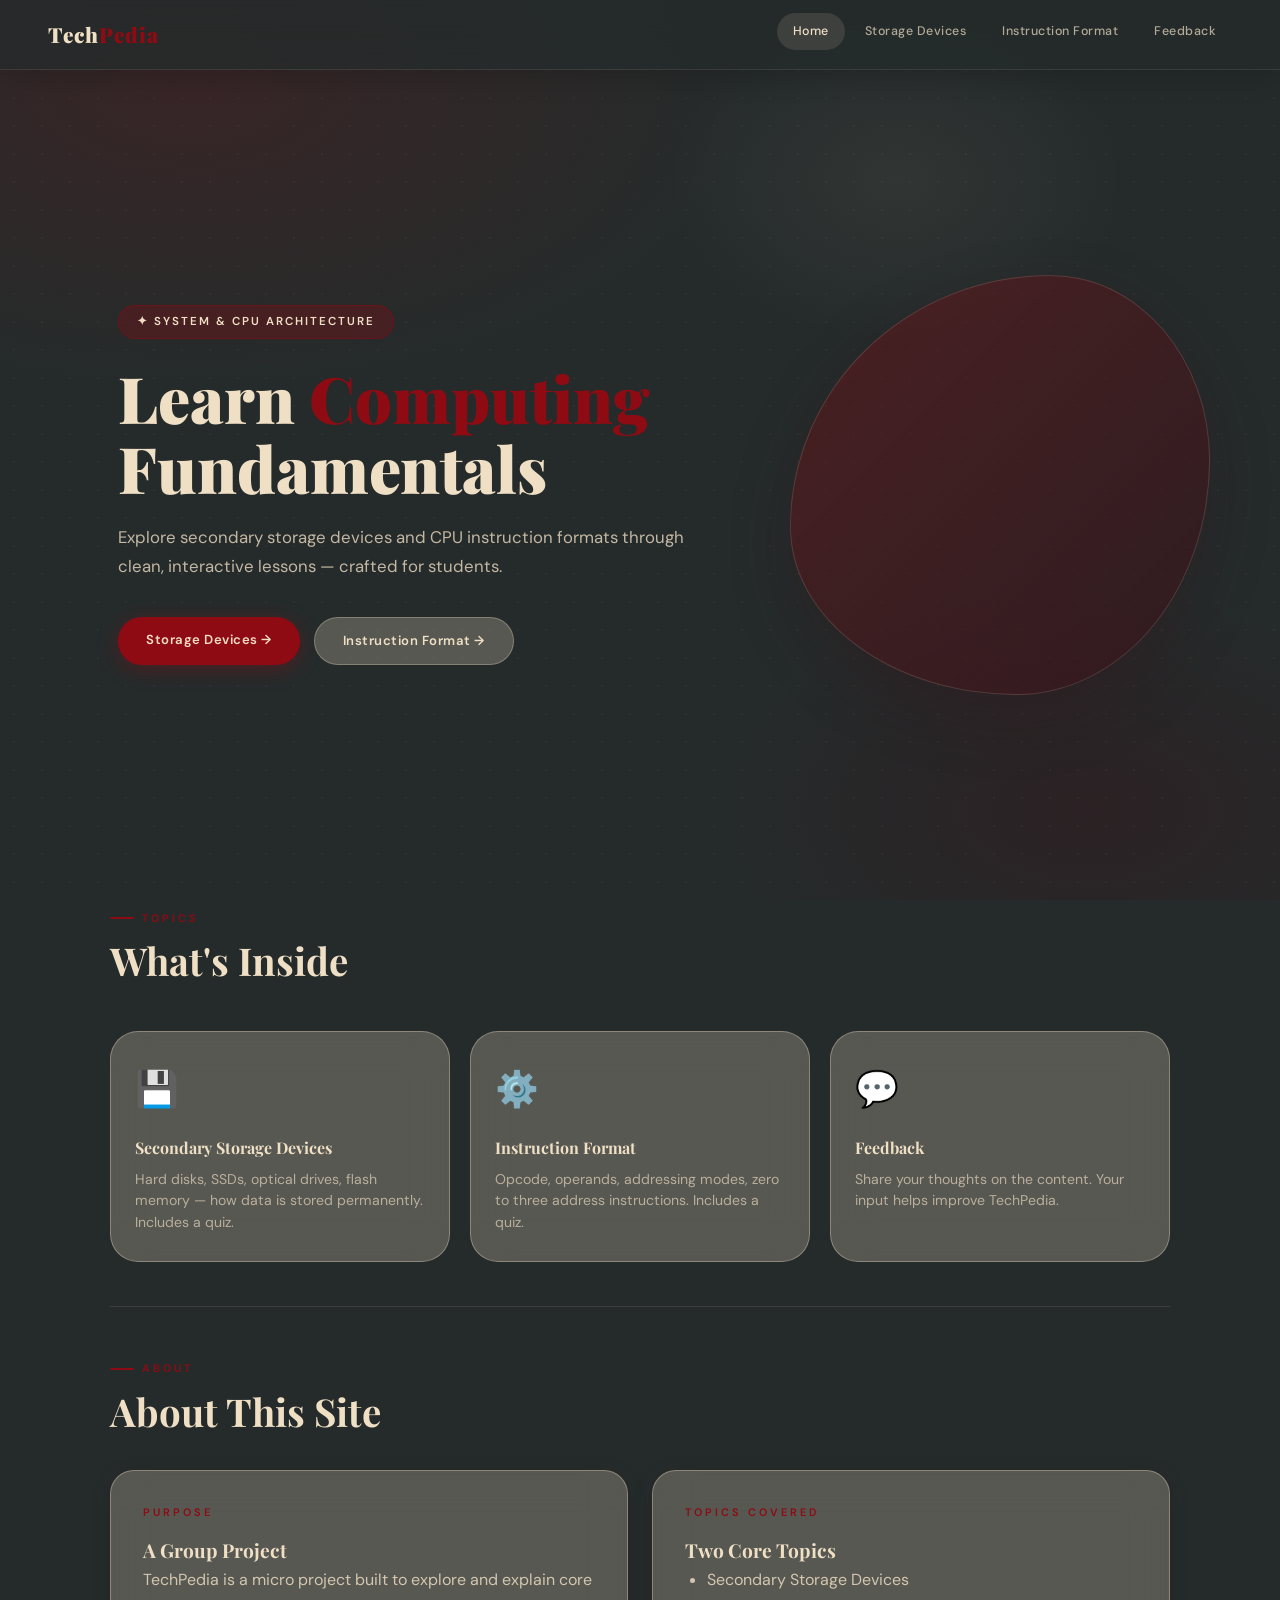
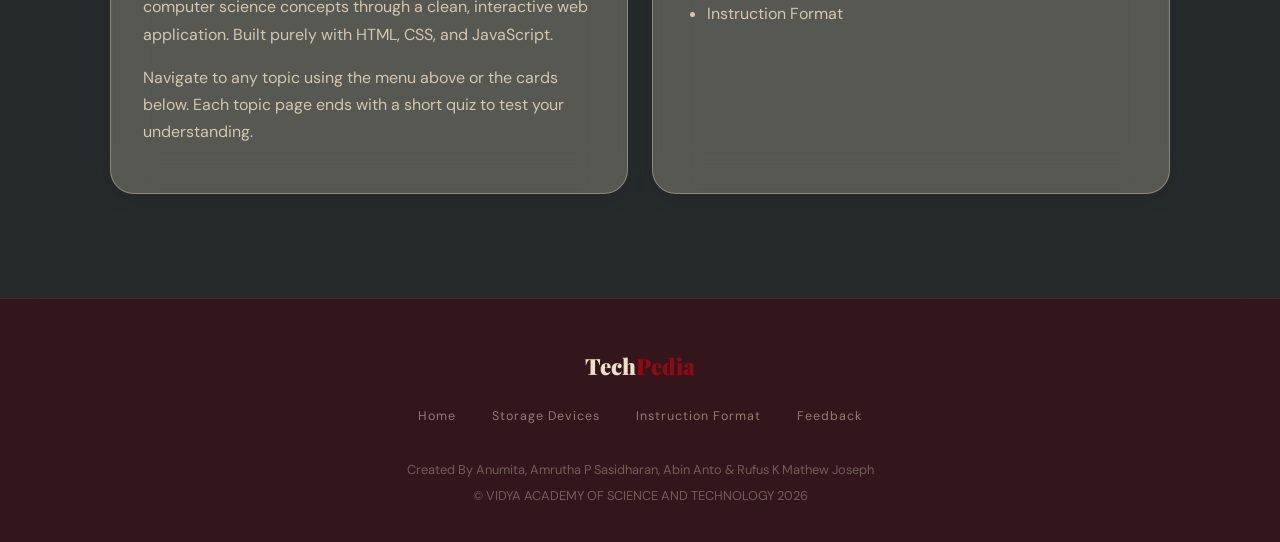
==== index.html @ aa720a2f "Add files via upload Initial Commit" ====
<!DOCTYPE html>
<html lang="en">
<head>
  <meta charset="UTF-8"/>
  <meta name="viewport" content="width=device-width, initial-scale=1.0"/>
  <title>TechPedia | Home</title>
  <link rel="stylesheet" href="style.css"/>
</head>
<body>

  <!-- NAVBAR -->
  <nav class="navbar">
    <a href="index.html" class="nav-logo">Tech<span>Pedia</span></a>
    <ul class="nav-menu">
      <li><a href="index.html">Home</a></li>
      <li><a href="storage.html">Storage Devices</a></li>
      <li><a href="instruction.html">Instruction Format</a></li>
      <li><a href="feedback.html">Feedback</a></li>
    </ul>
    <button class="nav-hamburger" id="hamburger" aria-label="Menu">
      <span></span><span></span><span></span>
    </button>
  </nav>
  <nav class="nav-mobile-menu" id="mobileMenu">
    <a href="index.html">Home</a>
    <a href="storage.html">Storage Devices</a>
    <a href="instruction.html">Instruction Format</a>
    <a href="feedback.html">Feedback</a>
  </nav>

  <div class="page-wrapper">

    <!-- HERO -->
    <section style="position:relative; overflow:hidden;">
      <div class="hero">
        <div class="hero-content">
          <div class="hero-eyebrow">✦ System & CPU Architecture</div>
          <h1>Learn <span class="accent">Computing</span><br/>Fundamentals</h1>
          <p class="hero-desc">Explore secondary storage devices and CPU instruction formats through clean, interactive lessons — crafted for students.</p>
          <div class="hero-btns">
            <a href="storage.html" class="btn btn-primary">Storage Devices →</a>
            <a href="instruction.html" class="btn btn-outline">Instruction Format →</a>
          </div>
        </div>
        <div class="hero-visual">
          <div class="hero-blob">
            <img src="https://images.unsplash.com/photo-1597872200969-2b65d56bd16b?w=600&q=80" alt="Storage devices" />
          </div>
        </div>
      </div>
    </section>

    <!-- NAV CARDS -->
    <div class="content-area">
      <div class="section-header reveal">
        <div class="section-tag">Topics</div>
        <h2>What's Inside</h2>
      </div>

      <div class="nav-cards">
        <a href="storage.html" class="nav-card reveal delay-1">
          <span class="nav-card-icon">💾</span>
          <div class="nav-card-title">Secondary Storage Devices</div>
          <p class="nav-card-desc">Hard disks, SSDs, optical drives, flash memory — how data is stored permanently. Includes a quiz.</p>
        </a>
        <a href="instruction.html" class="nav-card reveal delay-2">
          <span class="nav-card-icon">⚙️</span>
          <div class="nav-card-title">Instruction Format</div>
          <p class="nav-card-desc">Opcode, operands, addressing modes, zero to three address instructions. Includes a quiz.</p>
        </a>
        <a href="feedback.html" class="nav-card reveal delay-3">
          <span class="nav-card-icon">💬</span>
          <div class="nav-card-title">Feedback</div>
          <p class="nav-card-desc">Share your thoughts on the content. Your input helps improve TechPedia.</p>
        </a>
      </div>

      <hr class="divider"/>

      <!-- About section -->
      <div class="section-header reveal">
        <div class="section-tag">About</div>
        <h2>About This Site</h2>
      </div>

      <div class="grid-2 reveal">
        <div class="card">
          <span class="card-label">Purpose</span>
          <h3>A Group Project</h3>
          <p>TechPedia is a micro project built to explore and explain core computer science concepts through a clean, interactive web application. Built purely with HTML, CSS, and JavaScript.</p>
          <p>Navigate to any topic using the menu above or the cards below. Each topic page ends with a short quiz to test your understanding.</p>
        </div>
        <div class="card">
          <span class="card-label">Topics Covered</span>
          <h3>Two Core Topics</h3>
          <ul>
            <li>Secondary Storage Devices</li>
            <li>Instruction Format</li>
          </ul>
        </div>
      </div>

    </div><!-- /content-area -->

    <footer>
      <a href="index.html" class="foot-logo">Tech<span>Pedia</span></a>
      <ul class="foot-links">
        <li><a href="index.html">Home</a></li>
        <li><a href="storage.html">Storage Devices</a></li>
        <li><a href="instruction.html">Instruction Format</a></li>
        <li><a href="feedback.html">Feedback</a></li>
      </ul>
      <p> Created By Anumita, Amrutha P Sasidharan, Abin Anto & Rufus K Mathew Joseph</p>
      <p>© VIDYA ACADEMY OF SCIENCE AND TECHNOLOGY <span id="year"></span> </p>


  </div><!-- /page-wrapper -->
  <script src="script.js"></script>
</body>
</html>
---- style.css ----
/* =============================================
   TECHPEDIA — Burgundy × Cream × Teal
   Blobby Glassmorphism Style
   ============================================= */

@import url('https://fonts.googleapis.com/css2?family=Playfair+Display:wght@700;900&family=DM+Sans:wght@300;400;500;600&family=DM+Mono:wght@400;500&display=swap');

/* ── Variables ── */
:root {
  --burgundy:    #380F17;
  --crimson:     #8F0B13;
  --cream:       #EFDFC5;
  --teal:        #252B2B;
  --slate:       #4C4F54;
  --cream-light: #FAF5EC;
  --cream-mid:   #E8D5B0;

  --glass:       rgba(239,223,197,0.25);
  --glass2:      rgba(255,255,255,0.18);
  --glass-border:rgba(239,223,197,0.35);
  --blur:        blur(20px);

  --shadow-sm:   0 4px 20px rgba(56,15,23,0.15);
  --shadow-md:   0 12px 40px rgba(56,15,23,0.2);
  --shadow-lg:   0 24px 60px rgba(56,15,23,0.25);

  --font-display:'Playfair Display', serif;
  --font-body:   'DM Sans', sans-serif;
  --font-mono:   'DM Mono', monospace;

  --radius-blob: 60% 40% 55% 45% / 45% 55% 40% 60%;
  --radius-card: 24px;
  --radius-pill: 999px;
}

/* ── Reset ── */
*, *::before, *::after { margin:0; padding:0; box-sizing:border-box; }
html { scroll-behavior:smooth; }

body {
  background: var(--teal);
  color: var(--cream);
  font-family: var(--font-body);
  font-size: 16px;
  line-height: 1.7;
  overflow-x: hidden;
  min-height: 100vh;
}

/* ── Background texture ── */
body::before {
  content: '';
  position: fixed; inset: 0;
  background:
    radial-gradient(ellipse 80% 60% at 15% 10%, rgba(143,11,19,0.18) 0%, transparent 55%),
    radial-gradient(ellipse 60% 50% at 85% 90%, rgba(56,15,23,0.35) 0%, transparent 50%),
    radial-gradient(ellipse 40% 40% at 70% 20%, rgba(239,223,197,0.06) 0%, transparent 45%),
    var(--teal);
  pointer-events: none;
  z-index: 0;
}

body::after {
  content: '';
  position: fixed; inset: 0;
  background-image: radial-gradient(rgba(239,223,197,0.04) 1px, transparent 1px);
  background-size: 28px 28px;
  pointer-events: none;
  z-index: 0;
}

/* ── Typography ── */
h1 { font-family: var(--font-display); font-size: clamp(2.2rem,6vw,4rem); font-weight:900; line-height:1.1; color: var(--cream); }
h2 { font-family: var(--font-display); font-size: clamp(1.6rem,4vw,2.4rem); font-weight:700; line-height:1.2; color: var(--cream); }
h3 { font-family: var(--font-display); font-size: 1.2rem; font-weight:700; color: var(--cream); }
h4 { font-family: var(--font-body); font-size:0.78rem; font-weight:600; letter-spacing:3px; text-transform:uppercase; color: var(--cream-mid); }
p  { color: rgba(239,223,197,0.82); font-size:1rem; margin-bottom:1rem; }
a  { color: var(--cream); text-decoration:none; transition: color 0.2s; }
a:hover { color: #fff; }
ul, ol { padding-left:1.4rem; }
li { color: rgba(239,223,197,0.82); margin-bottom:0.4rem; }
strong { color: var(--cream); font-weight:600; }
code { font-family: var(--font-mono); font-size:0.85em; background: rgba(239,223,197,0.1); padding: 2px 7px; border-radius:6px; color: var(--cream); }

/* ── Accent text ── */
.accent { color: var(--crimson); }
.accent-cream { color: var(--cream); }

/* ── Page wrapper ── */
.page-wrapper { position:relative; z-index:1; padding-top:70px; }

/* ── NAVBAR ── */
.navbar {
  position: fixed; top:0; left:0; right:0; z-index:1000;
  height: 70px;
  background: rgba(37,43,43,0.75);
  backdrop-filter: var(--blur);
  -webkit-backdrop-filter: var(--blur);
  border-bottom: 1px solid rgba(239,223,197,0.1);
  display: flex; align-items:center; justify-content:space-between;
  padding: 0 48px;
  box-shadow: 0 4px 30px rgba(0,0,0,0.2);
}

.nav-logo {
  font-family: var(--font-display);
  font-size: 1.3rem; font-weight:900;
  color: var(--cream);
  letter-spacing: 1px;
}
.nav-logo span { color: var(--crimson); }
.nav-logo:hover { color: var(--cream); }

.nav-menu { display:flex; list-style:none; gap:4px; padding:0; margin:0; }
.nav-menu li a {
  padding: 8px 16px;
  font-size: 0.78rem; font-weight:500; letter-spacing:0.5px;
  color: rgba(239,223,197,0.7);
  border-radius: var(--radius-pill);
  transition: all 0.25s;
  display: block;
}
.nav-menu li a:hover, .nav-menu li a.active {
  background: rgba(239,223,197,0.12);
  color: var(--cream);
}

.nav-hamburger {
  display:none; flex-direction:column; gap:5px;
  background:none; border:none; cursor:pointer; padding:4px;
}
.nav-hamburger span {
  display:block; width:24px; height:2px;
  background: var(--cream); border-radius:2px; transition:all 0.3s;
}

.nav-mobile-menu {
  display:none; position:fixed;
  top:70px; left:0; right:0;
  background: rgba(37,43,43,0.96);
  backdrop-filter: var(--blur);
  border-bottom:1px solid rgba(239,223,197,0.1);
  padding:16px 48px; z-index:999;
  flex-direction:column; gap:4px;
}
.nav-mobile-menu.open { display:flex; }
.nav-mobile-menu a {
  padding:12px 0;
  font-size:0.9rem; color:rgba(239,223,197,0.7);
  border-bottom:1px solid rgba(239,223,197,0.08);
}
.nav-mobile-menu a:hover { color: var(--cream); }

/* ── GLASS CARDS ── */
.card {
  background: var(--glass);
  backdrop-filter: var(--blur);
  -webkit-backdrop-filter: var(--blur);
  border: 1px solid var(--glass-border);
  border-radius: var(--radius-card);
  padding: 32px;
  margin-bottom: 24px;
  box-shadow: var(--shadow-sm);
  transition: transform 0.3s, box-shadow 0.3s;
}
.card:hover { transform:translateY(-4px); box-shadow: var(--shadow-md); }

.card-label {
  font-size:0.68rem; font-weight:600; letter-spacing:3px;
  text-transform:uppercase; color: var(--crimson);
  margin-bottom:12px; display:block;
  font-family: var(--font-body);
}

/* ── BLOB CARDS (rounded pill-like) ── */
.blob-card {
  background: rgba(56,15,23,0.5);
  backdrop-filter: var(--blur);
  border: 1px solid rgba(143,11,19,0.3);
  border-radius: 32px;
  padding: 28px 32px;
  margin-bottom: 20px;
  transition: all 0.3s;
}
.blob-card:hover {
  background: rgba(143,11,19,0.25);
  transform: translateY(-3px);
  box-shadow: var(--shadow-md);
}

/* ── Device image cards ── */
.device-card {
  background: var(--glass);
  backdrop-filter: var(--blur);
  border: 1px solid var(--glass-border);
  border-radius: 28px;
  overflow: hidden;
  transition: all 0.35s;
  box-shadow: var(--shadow-sm);
}
.device-card:hover { transform:translateY(-6px); box-shadow: var(--shadow-lg); }

.device-card-img {
  width:100%; height:180px; object-fit:cover;
  display:block;
  transition: transform 0.5s;
}
.device-card:hover .device-card-img { transform:scale(1.05); }

.device-card-img-wrap { overflow:hidden; position:relative; }

.device-card-label {
  position:absolute; bottom:10px; left:12px;
  background: rgba(56,15,23,0.85);
  backdrop-filter: blur(8px);
  color: var(--cream);
  font-size:0.68rem; font-weight:600; letter-spacing:2px;
  text-transform:uppercase; padding:5px 12px;
  border-radius: var(--radius-pill);
  border: 1px solid rgba(239,223,197,0.2);
}

.device-card-body { padding:20px 24px; }
.device-card-title { font-family: var(--font-display); font-size:1.1rem; font-weight:700; color:var(--cream); margin-bottom:6px; }
.device-card-desc  { font-size:0.9rem; color:rgba(239,223,197,0.75); line-height:1.6; margin-bottom:0; }

/* ── Grid ── */
.grid-2 { display:grid; grid-template-columns:1fr 1fr; gap:24px; }
.grid-3 { display:grid; grid-template-columns:repeat(3,1fr); gap:20px; }
.grid-auto { display:grid; grid-template-columns:repeat(auto-fit, minmax(260px,1fr)); gap:22px; }

/* ── Section header ── */
.section-tag {
  display:inline-flex; align-items:center; gap:8px;
  font-size:0.68rem; font-weight:600; letter-spacing:3px;
  text-transform:uppercase; color: var(--crimson);
  margin-bottom:10px;
  font-family: var(--font-body);
}
.section-tag::before {
  content:''; width:24px; height:2px;
  background: var(--crimson); border-radius:2px;
}

.section-header { margin-bottom:36px; }

/* ── Table ── */
.data-table { width:100%; border-collapse:collapse; font-size:0.92rem; margin:16px 0; }
.data-table th {
  background: rgba(143,11,19,0.25);
  color: var(--cream); padding:12px 16px;
  text-align:left; font-size:0.68rem;
  letter-spacing:2px; text-transform:uppercase;
  font-weight:600; border-bottom:1px solid rgba(239,223,197,0.15);
}
.data-table td {
  padding:11px 16px;
  border-bottom:1px solid rgba(239,223,197,0.07);
  color:rgba(239,223,197,0.82); vertical-align:top;
}
.data-table tr:hover td { background:rgba(239,223,197,0.04); }

/* ── Info box ── */
.info-box {
  background: rgba(143,11,19,0.2);
  border:1px solid rgba(143,11,19,0.4);
  border-left:4px solid var(--crimson);
  border-radius:0 16px 16px 0;
  padding:14px 18px; margin:16px 0;
  font-size:0.95rem;
}

/* ── Buttons ── */
.btn {
  display:inline-block; padding:12px 28px;
  font-family:var(--font-body); font-size:0.82rem;
  font-weight:600; letter-spacing:0.5px;
  cursor:pointer; border:none;
  border-radius:var(--radius-pill);
  transition:all 0.3s; text-decoration:none;
}
.btn-primary {
  background: var(--crimson); color: var(--cream);
  box-shadow: 0 4px 20px rgba(143,11,19,0.4);
}
.btn-primary:hover {
  background: #a00d16;
  box-shadow: 0 8px 30px rgba(143,11,19,0.5);
  transform:translateY(-2px); color:var(--cream);
}
.btn-outline {
  background: var(--glass); backdrop-filter:var(--blur);
  border:1.5px solid rgba(239,223,197,0.3);
  color: var(--cream);
}
.btn-outline:hover {
  background: rgba(239,223,197,0.15);
  border-color: var(--cream);
  transform:translateY(-2px);
}
.btn-full { width:100%; text-align:center; display:block; }

/* ── Divider ── */
.divider { border:none; border-top:1px solid rgba(239,223,197,0.1); margin:44px 0; }

/* ── Page layout ── */
.page-hero { max-width:1140px; margin:0 auto; padding:60px 40px 40px; }
.content-area { max-width:1140px; margin:0 auto; padding:0 40px 80px; }

/* ── Reveal animation ── */
.reveal { opacity:1; transform:translateY(0); transition:opacity 0.6s ease, transform 0.6s ease; }
.reveal.hidden { opacity:0; transform:translateY(28px); }
.reveal.visible { opacity:1; transform:translateY(0); }

/* ── Stagger delays ── */
.delay-1 { transition-delay:0.1s; }
.delay-2 { transition-delay:0.2s; }
.delay-3 { transition-delay:0.3s; }

/* ────────────────────────────────────────────
   HOME PAGE
   ──────────────────────────────────────────── */
.hero {
  min-height: calc(100vh - 70px);
  display:flex; align-items:center;
  padding:60px 48px 60px;
  max-width:1140px; margin:0 auto;
  position:relative;
}
.hero-content { max-width:580px; z-index:2; position:relative; }
.hero-eyebrow {
  display:inline-flex; align-items:center; gap:10px;
  background: rgba(143,11,19,0.3);
  border:1px solid rgba(143,11,19,0.5);
  backdrop-filter:var(--blur);
  padding:6px 18px; border-radius:var(--radius-pill);
  font-size:0.72rem; font-weight:600; letter-spacing:2px;
  text-transform:uppercase; color:var(--cream);
  margin-bottom:24px;
  opacity:0; animation:fadeUp 0.7s 0.1s forwards;
}
.hero h1 { opacity:0; animation:fadeUp 0.7s 0.25s forwards; margin-bottom:20px; }
.hero-desc {
  opacity:0; animation:fadeUp 0.7s 0.4s forwards;
  font-size:1.05rem; color:rgba(239,223,197,0.78); margin-bottom:36px;
}
.hero-btns { opacity:0; animation:fadeUp 0.7s 0.55s forwards; display:flex; gap:14px; flex-wrap:wrap; }

/* Hero right side floating blob */
.hero-visual {
  position:absolute; right:0; top:50%;
  transform:translateY(-50%);
  width:420px; height:420px;
  opacity:0; animation:fadeIn 1s 0.8s forwards;
  pointer-events:none;
}
.hero-blob {
  width:100%; height:100%;
  border-radius: 62% 38% 46% 54% / 60% 44% 56% 40%;
  background: linear-gradient(135deg, rgba(143,11,19,0.35), rgba(56,15,23,0.5));
  backdrop-filter:var(--blur);
  border:1px solid rgba(239,223,197,0.15);
  box-shadow: var(--shadow-lg);
  display:flex; align-items:center; justify-content:center;
  animation: blobFloat 6s ease-in-out infinite;
  overflow:hidden;
}
.hero-blob img {
  width:90%; height:90%; object-fit:cover;
  border-radius:inherit; opacity:0.85;
}

@keyframes blobFloat {
  0%,100% { border-radius:62% 38% 46% 54% / 60% 44% 56% 40%; transform:translateY(0); }
  33%      { border-radius:45% 55% 60% 40% / 50% 60% 40% 50%; transform:translateY(-14px); }
  66%      { border-radius:55% 45% 38% 62% / 40% 56% 44% 60%; transform:translateY(8px); }
}

/* Nav cards on home */
.nav-cards { display:grid; grid-template-columns:repeat(auto-fit, minmax(240px,1fr)); gap:20px; margin-top:48px; }
.nav-card {
  background: var(--glass);
  backdrop-filter:var(--blur);
  border:1px solid var(--glass-border);
  border-radius:28px; padding:28px 24px;
  text-decoration:none; display:block;
  transition:all 0.3s; position:relative; overflow:hidden;
}
.nav-card::before {
  content:''; position:absolute; top:0; left:0; right:0; height:3px;
  background: linear-gradient(90deg, var(--crimson), transparent);
  transform:scaleX(0); transform-origin:left;
  transition:transform 0.4s;
}
.nav-card:hover { transform:translateY(-5px); box-shadow:var(--shadow-md); background:rgba(239,223,197,0.12); }
.nav-card:hover::before { transform:scaleX(1); }
.nav-card-icon { font-size:2.2rem; margin-bottom:14px; display:block; }
.nav-card-title { font-family:var(--font-display); font-size:1rem; font-weight:700; color:var(--cream); margin-bottom:8px; }
.nav-card-desc  { font-size:0.88rem; color:rgba(239,223,197,0.65); line-height:1.5; margin-bottom:0; }

/* ────────────────────────────────────────────
   QUIZ SECTION
   ──────────────────────────────────────────── */
.quiz-section {
  background: rgba(56,15,23,0.6);
  backdrop-filter:var(--blur);
  border:1px solid rgba(143,11,19,0.4);
  border-radius:32px; padding:40px;
  margin-top:20px;
}
.quiz-header { margin-bottom:32px; }
.quiz-question {
  background: var(--glass);
  backdrop-filter:var(--blur);
  border:1px solid var(--glass-border);
  border-radius:20px; padding:28px;
  margin-bottom:20px;
  display:none;
}
.quiz-question.active { display:block; }
.quiz-question-text {
  font-family:var(--font-display); font-size:1.1rem;
  font-weight:700; color:var(--cream); margin-bottom:20px;
  line-height:1.4;
}
.quiz-q-num {
  font-size:0.68rem; letter-spacing:3px; text-transform:uppercase;
  color:var(--crimson); margin-bottom:8px; display:block;
  font-weight:600;
}
.quiz-options { display:flex; flex-direction:column; gap:10px; }
.quiz-option {
  background: rgba(239,223,197,0.07);
  border:1.5px solid rgba(239,223,197,0.15);
  border-radius:14px; padding:14px 18px;
  cursor:pointer; transition:all 0.25s;
  color:rgba(239,223,197,0.85); font-size:0.95rem;
  font-family:var(--font-body); text-align:left;
  width:100%;
}
.quiz-option:hover { background:rgba(239,223,197,0.13); border-color:rgba(239,223,197,0.35); color:var(--cream); }
.quiz-option.correct { background:rgba(16,185,129,0.2); border-color:#10b981; color:#6ee7b7; }
.quiz-option.wrong   { background:rgba(239,68,68,0.2); border-color:#ef4444; color:#fca5a5; }
.quiz-option.disabled { pointer-events:none; }

.quiz-feedback {
  margin-top:14px; padding:12px 16px;
  border-radius:12px; font-size:0.9rem; display:none;
}
.quiz-feedback.show { display:block; }
.quiz-feedback.correct { background:rgba(16,185,129,0.15); border:1px solid rgba(16,185,129,0.3); color:#6ee7b7; }
.quiz-feedback.wrong   { background:rgba(239,68,68,0.15);  border:1px solid rgba(239,68,68,0.3);  color:#fca5a5; }

.quiz-nav { display:flex; justify-content:space-between; align-items:center; margin-top:24px; flex-wrap:wrap; gap:12px; }
.quiz-progress-text { font-size:0.82rem; color:rgba(239,223,197,0.6); }

.quiz-result {
  text-align:center; padding:40px 20px;
  display:none;
}
.quiz-result.show { display:block; }
.quiz-result-score {
  font-family:var(--font-display); font-size:4rem;
  font-weight:900; color:var(--cream); display:block;
  line-height:1;
}
.quiz-result-label { font-size:1rem; color:rgba(239,223,197,0.7); margin:10px 0 24px; }
.quiz-result-msg { font-size:1.1rem; color:var(--cream); margin-bottom:24px; }

/* Progress bar */
.quiz-progress-bar-wrap { background:rgba(239,223,197,0.1); border-radius:var(--radius-pill); height:6px; margin-bottom:24px; }
.quiz-progress-bar { height:100%; background:var(--crimson); border-radius:var(--radius-pill); transition:width 0.4s ease; }

/* ────────────────────────────────────────────
   FEEDBACK FORM
   ──────────────────────────────────────────── */
.form-wrap {
  background: var(--glass);
  backdrop-filter:var(--blur);
  border:1px solid var(--glass-border);
  border-radius:32px; padding:40px;
  box-shadow: var(--shadow-md);
}
.form-group { display:flex; flex-direction:column; gap:8px; margin-bottom:22px; }
.form-group label {
  font-size:0.72rem; font-weight:600; letter-spacing:2px;
  text-transform:uppercase; color:rgba(239,223,197,0.7);
  font-family:var(--font-body);
}
.form-group input,
.form-group textarea,
.form-group select {
  background: rgba(37,43,43,0.7);
  backdrop-filter:blur(8px);
  border:1.5px solid rgba(239,223,197,0.15);
  color:var(--cream); padding:13px 18px;
  font-family:var(--font-body); font-size:1rem;
  border-radius:14px; outline:none; width:100%;
  transition:border-color 0.3s, box-shadow 0.3s;
}
.form-group input:focus,
.form-group textarea:focus,
.form-group select:focus {
  border-color:var(--crimson);
  box-shadow:0 0 0 4px rgba(143,11,19,0.15);
}
.form-group input::placeholder,
.form-group textarea::placeholder { color:rgba(239,223,197,0.3); }
.form-group textarea { height:130px; resize:vertical; }
.form-group select option { background:var(--teal); color:var(--cream); }

.form-row { display:grid; grid-template-columns:1fr 1fr; gap:20px; }

.error-msg { font-size:0.78rem; color:#fca5a5; display:none; }
.error-msg.visible { display:block; }
.form-group input.error   { border-color:#ef4444; }
.form-group input.success { border-color:#10b981; }
.form-group textarea.error { border-color:#ef4444; }

.alert { padding:14px 18px; border-radius:14px; margin:16px 0; font-size:0.95rem; display:none; }
.alert.visible { display:block; }
.alert-success { background:rgba(16,185,129,0.15); border:1px solid rgba(16,185,129,0.3); color:#6ee7b7; }
.alert-error   { background:rgba(239,68,68,0.12);  border:1px solid rgba(239,68,68,0.3);  color:#fca5a5; }

/* Star rating */
.star-rating { display:flex; flex-direction:row-reverse; gap:5px; margin:6px 0; }
.star-rating input { display:none; }
.star-rating label { font-size:1.9rem; color:rgba(239,223,197,0.2); cursor:pointer; transition:all 0.2s; }
.star-rating input:checked ~ label,
.star-rating label:hover,
.star-rating label:hover ~ label { color: var(--crimson); text-shadow:0 0 12px rgba(143,11,19,0.6); }

/* ────────────────────────────────────────────
   FOOTER
   ──────────────────────────────────────────── */
footer {
  background: rgba(56,15,23,0.7);
  backdrop-filter:var(--blur);
  border-top:1px solid rgba(239,223,197,0.08);
  padding:48px 40px 32px;
  text-align:center;
  position:relative; z-index:1;
}
footer .foot-logo { font-family:var(--font-display); font-size:1.4rem; font-weight:900; color:var(--cream); margin-bottom:16px; display:inline-block; }
footer .foot-logo span { color:var(--crimson); }
.foot-links { display:flex; justify-content:center; gap:8px; list-style:none; padding:0; margin:0 0 24px; flex-wrap:wrap; }
.foot-links a { padding:6px 14px; font-size:0.78rem; letter-spacing:1px; color:rgba(239,223,197,0.5); border-radius:var(--radius-pill); transition:all 0.2s; }
.foot-links a:hover { background:rgba(239,223,197,0.08); color:var(--cream); }
footer p { color:rgba(239,223,197,0.35); font-size:0.8rem; margin-bottom:4px; }

/* ── Animations ── */
@keyframes fadeUp  { from{opacity:0;transform:translateY(24px)} to{opacity:1;transform:translateY(0)} }
@keyframes fadeIn  { from{opacity:0} to{opacity:1} }
@keyframes spin    { to{transform:rotate(360deg)} }

/* ── Responsive ── */
@media (max-width:1024px) {
  .grid-3 { grid-template-columns:1fr 1fr; }
  .hero-visual { width:320px; height:320px; right:-20px; }
}
@media (max-width:768px) {
  .navbar { padding:0 20px; }
  .nav-menu { display:none; }
  .nav-hamburger { display:flex; }
  .hero { flex-direction:column; padding:40px 20px; min-height:auto; text-align:center; }
  .hero-visual { position:relative; right:auto; top:auto; transform:none; width:260px; height:260px; margin:32px auto 0; }
  .hero-btns { justify-content:center; }
  .page-hero, .content-area { padding-left:20px; padding-right:20px; }
  .grid-2, .grid-3 { grid-template-columns:1fr; }
  .form-row { grid-template-columns:1fr; }
  .nav-mobile-menu { padding:16px 20px; }
  .quiz-section { padding:24px 20px; }
  .form-wrap { padding:24px; }
  footer { padding:36px 20px 24px; }
}
@media (max-width:480px) {
  h1 { font-size:2rem; }
  h2 { font-size:1.5rem; }
  .nav-cards { grid-template-columns:1fr; }
  .grid-auto { grid-template-columns:1fr; }
}
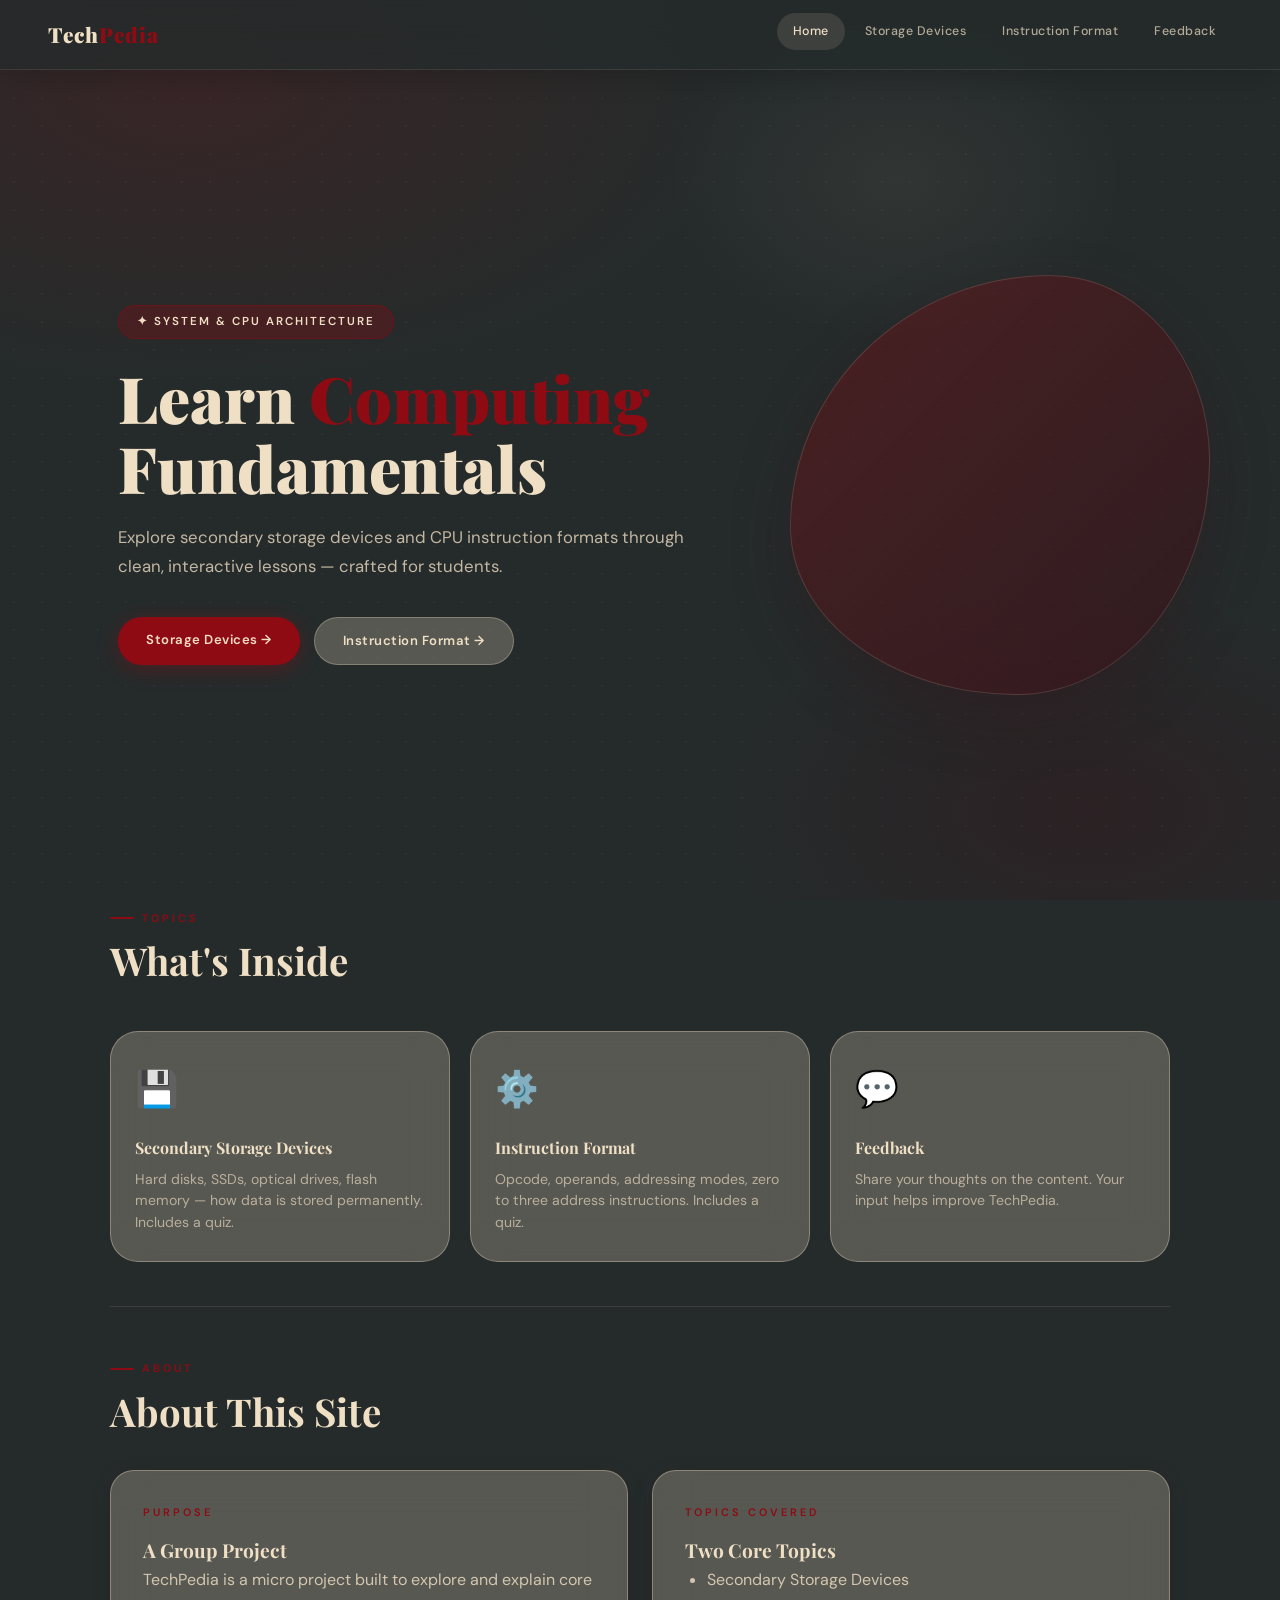
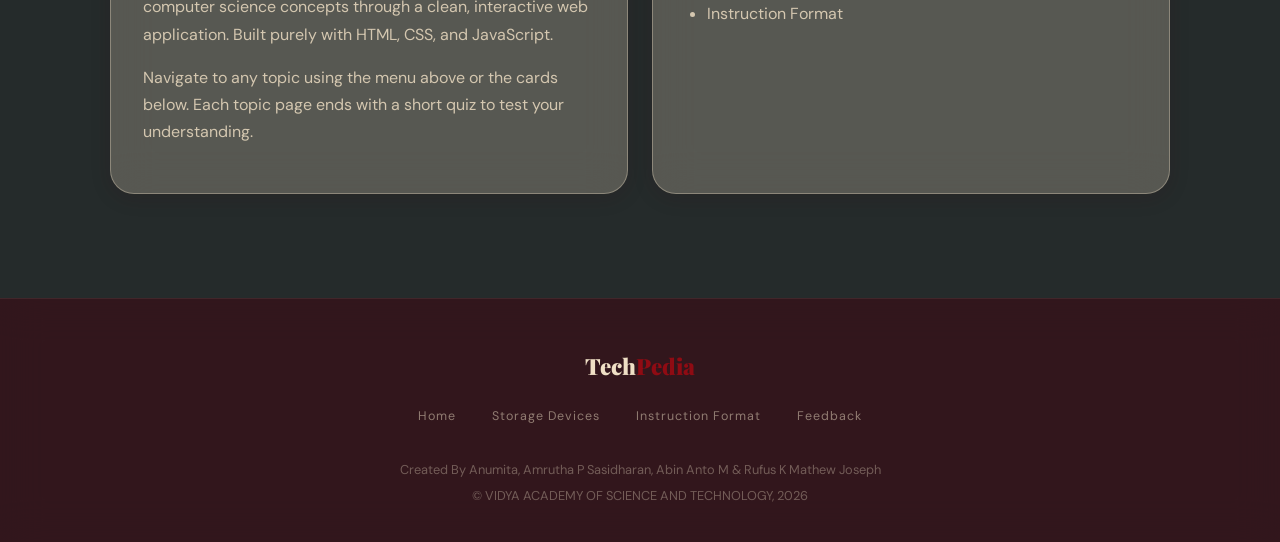
==== commit d3842605: "Update index.html" ====
--- a/index.html
+++ b/index.html
@@ -110,11 +110,12 @@
         <li><a href="instruction.html">Instruction Format</a></li>
         <li><a href="feedback.html">Feedback</a></li>
       </ul>
-      <p> Created By Anumita, Amrutha P Sasidharan, Abin Anto & Rufus K Mathew Joseph</p>
-      <p>© VIDYA ACADEMY OF SCIENCE AND TECHNOLOGY <span id="year"></span> </p>
+      <p> Created By Anumita, Amrutha P Sasidharan, Abin Anto M & Rufus K Mathew Joseph</p>
+      <p>© VIDYA ACADEMY OF SCIENCE AND TECHNOLOGY, <span id="year"></span> </p>
 
 
   </div><!-- /page-wrapper -->
   <script src="script.js"></script>
 </body>
-</html>+
+</html>
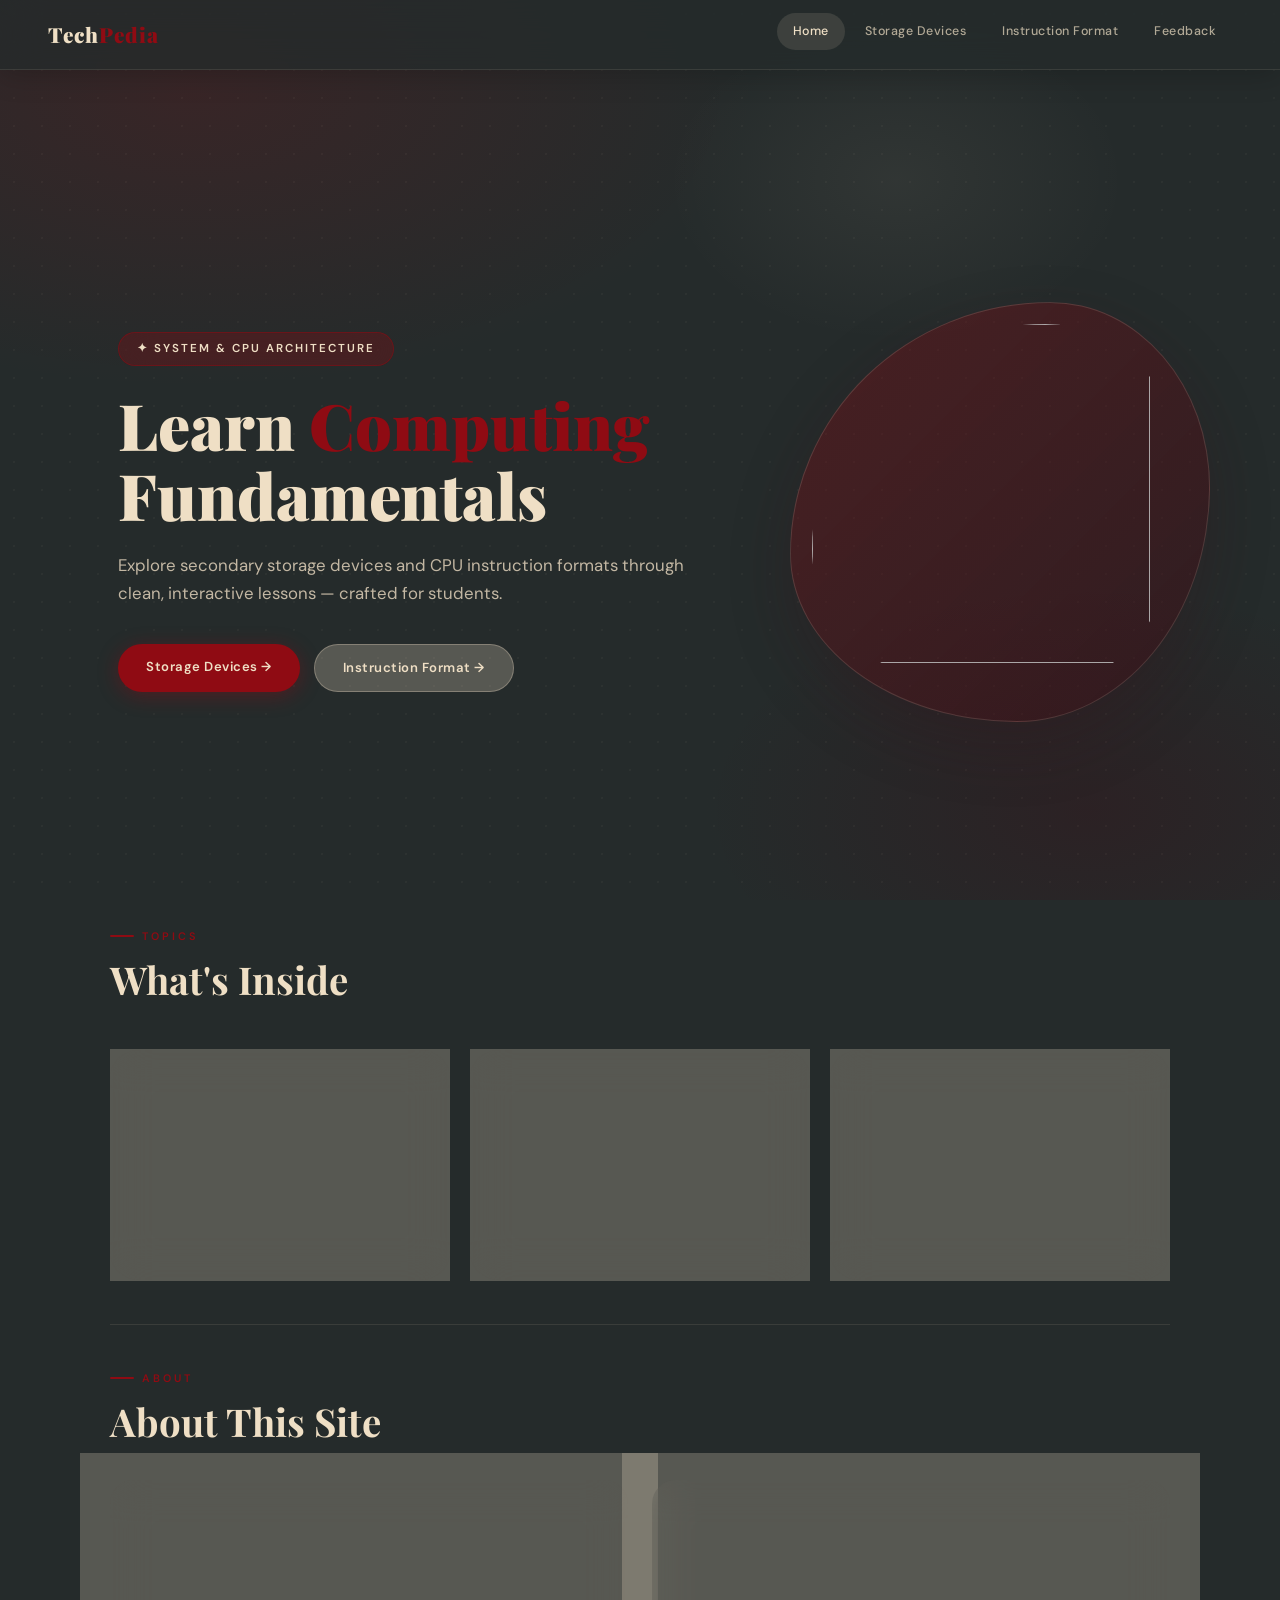
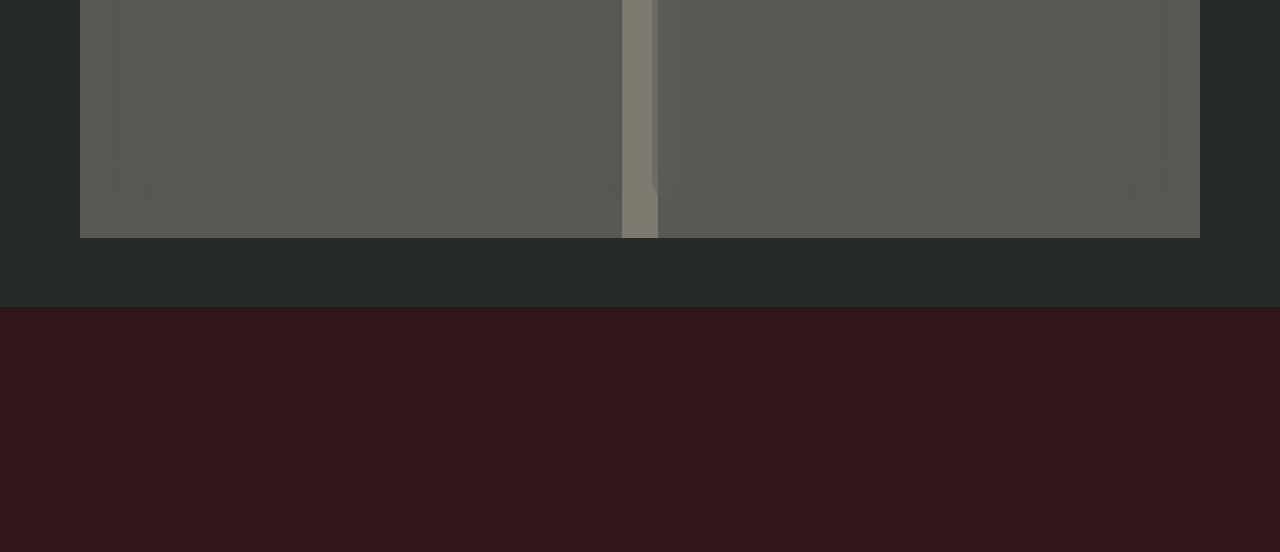
==== commit e4cd4e65: "Update index.html" ====
--- a/index.html
+++ b/index.html
@@ -1,4 +1,4 @@
-<!DOCTYPE html>
+<<!DOCTYPE html>
 <html lang="en">
 <head>
   <meta charset="UTF-8"/>
@@ -44,7 +44,7 @@
         </div>
         <div class="hero-visual">
           <div class="hero-blob">
-            <img src="https://images.unsplash.com/photo-1597872200969-2b65d56bd16b?w=600&q=80" alt="Storage devices" />
+            <img src="images/home.jpg.png" alt="Storage devices" />
           </div>
         </div>
       </div>
@@ -110,12 +110,15 @@
         <li><a href="instruction.html">Instruction Format</a></li>
         <li><a href="feedback.html">Feedback</a></li>
       </ul>
-      <p> Created By Anumita, Amrutha P Sasidharan, Abin Anto M & Rufus K Mathew Joseph</p>
-      <p>© VIDYA ACADEMY OF SCIENCE AND TECHNOLOGY, <span id="year"></span> </p>
-
+      <p>Created By Anumita, Amrutha P Sasidharan, Abin Anto &amp; Rufus K Mathew Joseph</p>
+      <p>© VIDYA ACADEMY OF SCIENCE AND TECHNOLOGY, <span id="year"></span></p>
+    </footer>
 
   </div><!-- /page-wrapper -->
   <script src="script.js"></script>
 </body>
+</html>
 
 </html>
+
+
--- a/style.css
+++ b/style.css
@@ -523,7 +523,7 @@
 .alert-error   { background:rgba(239,68,68,0.12);  border:1px solid rgba(239,68,68,0.3);  color:#fca5a5; }
 
 /* Star rating */
-.star-rating { display:flex; flex-direction:row-reverse; gap:5px; margin:6px 0; }
+.star-rating { display:flex; flex-direction:row-reverse; gap:5px; margin:6px 0; justify-content:flex-start; }
 .star-rating input { display:none; }
 .star-rating label { font-size:1.9rem; color:rgba(239,223,197,0.2); cursor:pointer; transition:all 0.2s; }
 .star-rating input:checked ~ label,
@@ -578,4 +578,5 @@
   h2 { font-size:1.5rem; }
   .nav-cards { grid-template-columns:1fr; }
   .grid-auto { grid-template-columns:1fr; }
-}+
+}
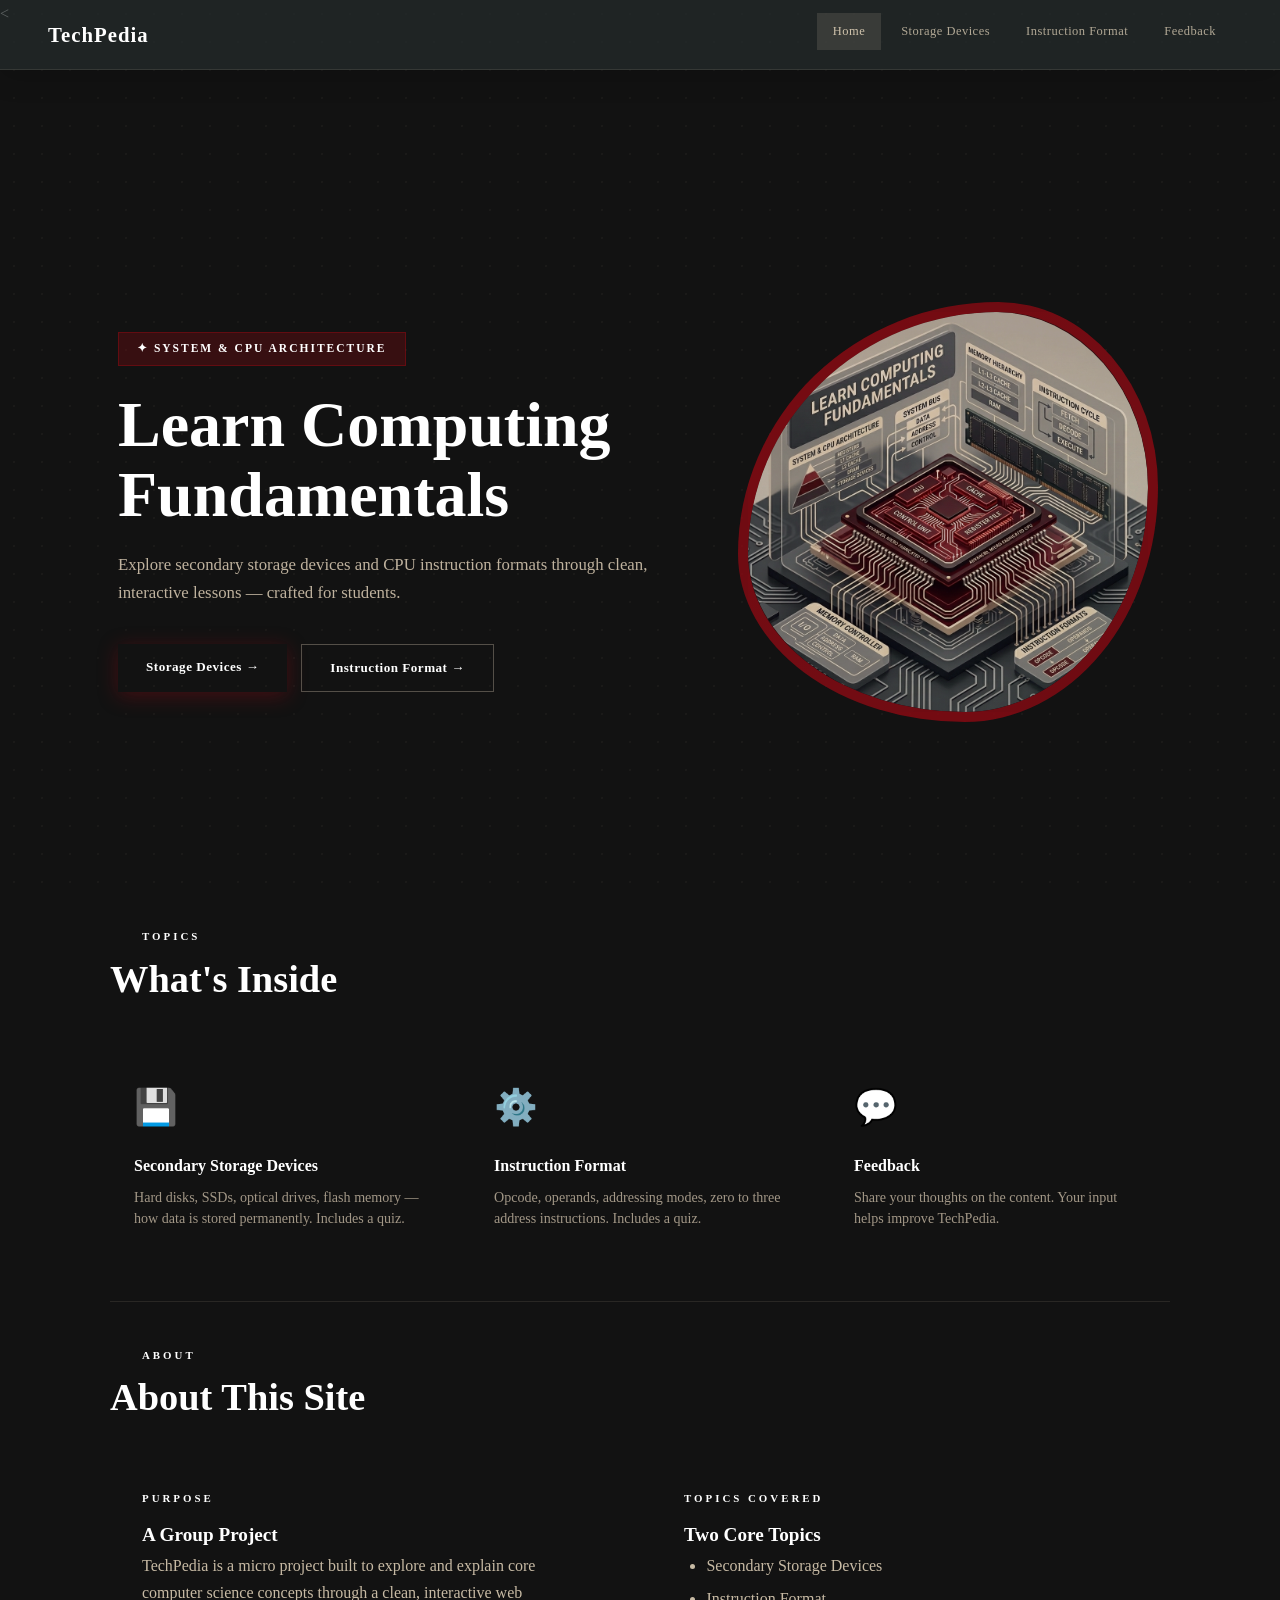
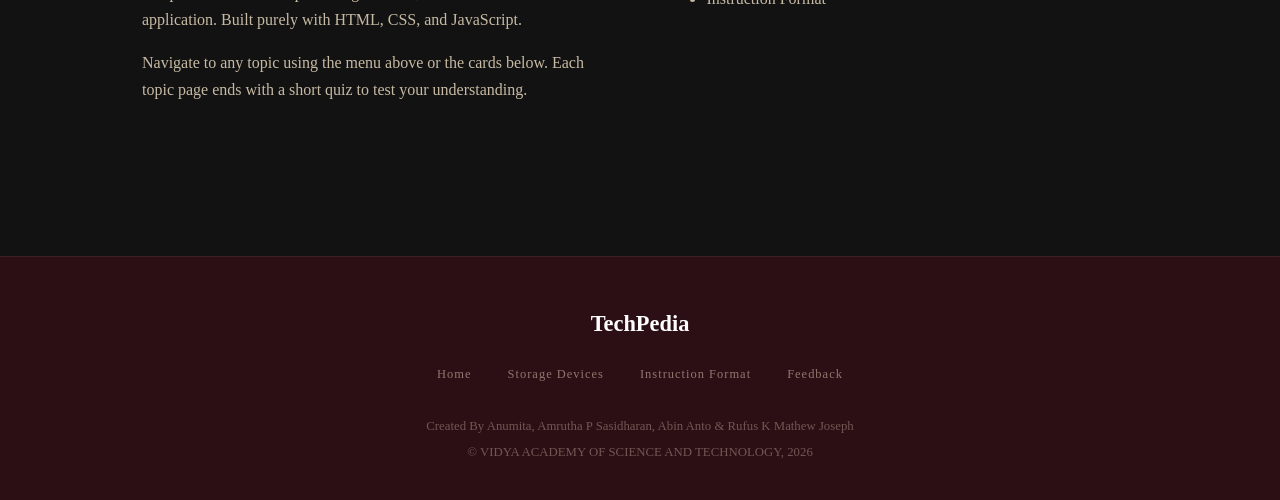
==== commit 09a468f0: "Update index.html" ====
--- a/index.html
+++ b/index.html
@@ -1,6 +1,7 @@
 <<!DOCTYPE html>
 <html lang="en">
 <head>
+  <meta name="color-scheme" content="dark">
   <meta charset="UTF-8"/>
   <meta name="viewport" content="width=device-width, initial-scale=1.0"/>
   <title>TechPedia | Home</title>
@@ -122,3 +123,4 @@
 </html>
 
 
+
--- a/style.css
+++ b/style.css
@@ -1,4 +1,4 @@
-/* =============================================
+//* =============================================
    TECHPEDIA — Burgundy × Cream × Teal
    Blobby Glassmorphism Style
    ============================================= */
@@ -7,6 +7,9 @@
 
 /* ── Variables ── */
 :root {
+   :root {
+  color-scheme: dark;
+}
   --burgundy:    #380F17;
   --crimson:     #8F0B13;
   --cream:       #EFDFC5;
@@ -172,7 +175,7 @@
   font-family: var(--font-body);
 }
 
-/* ── BLOB CARDS (rounded pill-like) ── */
+/* ── BLOB CARDS ── */
 .blob-card {
   background: rgba(56,15,23,0.5);
   backdrop-filter: var(--blur);
@@ -199,16 +202,9 @@
   box-shadow: var(--shadow-sm);
 }
 .device-card:hover { transform:translateY(-6px); box-shadow: var(--shadow-lg); }
-
-.device-card-img {
-  width:100%; height:180px; object-fit:cover;
-  display:block;
-  transition: transform 0.5s;
-}
+.device-card-img { width:100%; height:180px; object-fit:cover; display:block; transition: transform 0.5s; }
 .device-card:hover .device-card-img { transform:scale(1.05); }
-
 .device-card-img-wrap { overflow:hidden; position:relative; }
-
 .device-card-label {
   position:absolute; bottom:10px; left:12px;
   background: rgba(56,15,23,0.85);
@@ -219,7 +215,6 @@
   border-radius: var(--radius-pill);
   border: 1px solid rgba(239,223,197,0.2);
 }
-
 .device-card-body { padding:20px 24px; }
 .device-card-title { font-family: var(--font-display); font-size:1.1rem; font-weight:700; color:var(--cream); margin-bottom:6px; }
 .device-card-desc  { font-size:0.9rem; color:rgba(239,223,197,0.75); line-height:1.6; margin-bottom:0; }
@@ -241,17 +236,18 @@
   content:''; width:24px; height:2px;
   background: var(--crimson); border-radius:2px;
 }
-
 .section-header { margin-bottom:36px; }
 
 /* ── Table ── */
-.data-table { width:100%; border-collapse:collapse; font-size:0.92rem; margin:16px 0; }
+.table-scroll { overflow-x: auto; -webkit-overflow-scrolling: touch; width: 100%; }
+.data-table { width:100%; border-collapse:collapse; font-size:0.92rem; margin:16px 0; min-width: 400px; }
 .data-table th {
   background: rgba(143,11,19,0.25);
   color: var(--cream); padding:12px 16px;
   text-align:left; font-size:0.68rem;
   letter-spacing:2px; text-transform:uppercase;
   font-weight:600; border-bottom:1px solid rgba(239,223,197,0.15);
+  white-space: nowrap;
 }
 .data-table td {
   padding:11px 16px;
@@ -311,8 +307,6 @@
 .reveal { opacity:1; transform:translateY(0); transition:opacity 0.6s ease, transform 0.6s ease; }
 .reveal.hidden { opacity:0; transform:translateY(28px); }
 .reveal.visible { opacity:1; transform:translateY(0); }
-
-/* ── Stagger delays ── */
 .delay-1 { transition-delay:0.1s; }
 .delay-2 { transition-delay:0.2s; }
 .delay-3 { transition-delay:0.3s; }
@@ -326,8 +320,9 @@
   padding:60px 48px 60px;
   max-width:1140px; margin:0 auto;
   position:relative;
-}
-.hero-content { max-width:580px; z-index:2; position:relative; }
+  gap: 40px;
+}
+.hero-content { max-width:580px; z-index:2; position:relative; flex: 1; }
 .hero-eyebrow {
   display:inline-flex; align-items:center; gap:10px;
   background: rgba(143,11,19,0.3);
@@ -348,25 +343,25 @@
 
 /* Hero right side floating blob */
 .hero-visual {
-  position:absolute; right:0; top:50%;
-  transform:translateY(-50%);
-  width:420px; height:420px;
+  position: relative;
+  width: 420px;
+  height: 420px;
+  flex-shrink: 0;
   opacity:0; animation:fadeIn 1s 0.8s forwards;
-  pointer-events:none;
 }
 .hero-blob {
   width:100%; height:100%;
   border-radius: 62% 38% 46% 54% / 60% 44% 56% 40%;
   background: linear-gradient(135deg, rgba(143,11,19,0.35), rgba(56,15,23,0.5));
   backdrop-filter:var(--blur);
-  border:1px solid rgba(239,223,197,0.15);
+  border:10px solid rgba(143,11,19,0.7);
   box-shadow: var(--shadow-lg);
   display:flex; align-items:center; justify-content:center;
   animation: blobFloat 6s ease-in-out infinite;
   overflow:hidden;
 }
 .hero-blob img {
-  width:90%; height:90%; object-fit:cover;
+  width:100%; height:100%; object-fit:cover;
   border-radius:inherit; opacity:0.85;
 }
 
@@ -408,7 +403,6 @@
   border-radius:32px; padding:40px;
   margin-top:20px;
 }
-.quiz-header { margin-bottom:32px; }
 .quiz-question {
   background: var(--glass);
   backdrop-filter:var(--blur);
@@ -425,8 +419,7 @@
 }
 .quiz-q-num {
   font-size:0.68rem; letter-spacing:3px; text-transform:uppercase;
-  color:var(--crimson); margin-bottom:8px; display:block;
-  font-weight:600;
+  color:var(--crimson); margin-bottom:8px; display:block; font-weight:600;
 }
 .quiz-options { display:flex; flex-direction:column; gap:10px; }
 .quiz-option {
@@ -435,39 +428,27 @@
   border-radius:14px; padding:14px 18px;
   cursor:pointer; transition:all 0.25s;
   color:rgba(239,223,197,0.85); font-size:0.95rem;
-  font-family:var(--font-body); text-align:left;
-  width:100%;
+  font-family:var(--font-body); text-align:left; width:100%;
 }
 .quiz-option:hover { background:rgba(239,223,197,0.13); border-color:rgba(239,223,197,0.35); color:var(--cream); }
 .quiz-option.correct { background:rgba(16,185,129,0.2); border-color:#10b981; color:#6ee7b7; }
 .quiz-option.wrong   { background:rgba(239,68,68,0.2); border-color:#ef4444; color:#fca5a5; }
 .quiz-option.disabled { pointer-events:none; }
 
-.quiz-feedback {
-  margin-top:14px; padding:12px 16px;
-  border-radius:12px; font-size:0.9rem; display:none;
-}
+.quiz-feedback { margin-top:14px; padding:12px 16px; border-radius:12px; font-size:0.9rem; display:none; }
 .quiz-feedback.show { display:block; }
 .quiz-feedback.correct { background:rgba(16,185,129,0.15); border:1px solid rgba(16,185,129,0.3); color:#6ee7b7; }
-.quiz-feedback.wrong   { background:rgba(239,68,68,0.15);  border:1px solid rgba(239,68,68,0.3);  color:#fca5a5; }
+.quiz-feedback.wrong   { background:rgba(239,68,68,0.15); border:1px solid rgba(239,68,68,0.3); color:#fca5a5; }
 
 .quiz-nav { display:flex; justify-content:space-between; align-items:center; margin-top:24px; flex-wrap:wrap; gap:12px; }
 .quiz-progress-text { font-size:0.82rem; color:rgba(239,223,197,0.6); }
 
-.quiz-result {
-  text-align:center; padding:40px 20px;
-  display:none;
-}
+.quiz-result { text-align:center; padding:40px 20px; display:none; }
 .quiz-result.show { display:block; }
-.quiz-result-score {
-  font-family:var(--font-display); font-size:4rem;
-  font-weight:900; color:var(--cream); display:block;
-  line-height:1;
-}
+.quiz-result-score { font-family:var(--font-display); font-size:4rem; font-weight:900; color:var(--cream); display:block; line-height:1; }
 .quiz-result-label { font-size:1rem; color:rgba(239,223,197,0.7); margin:10px 0 24px; }
 .quiz-result-msg { font-size:1.1rem; color:var(--cream); margin-bottom:24px; }
 
-/* Progress bar */
 .quiz-progress-bar-wrap { background:rgba(239,223,197,0.1); border-radius:var(--radius-pill); height:6px; margin-bottom:24px; }
 .quiz-progress-bar { height:100%; background:var(--crimson); border-radius:var(--radius-pill); transition:width 0.4s ease; }
 
@@ -520,15 +501,28 @@
 .alert { padding:14px 18px; border-radius:14px; margin:16px 0; font-size:0.95rem; display:none; }
 .alert.visible { display:block; }
 .alert-success { background:rgba(16,185,129,0.15); border:1px solid rgba(16,185,129,0.3); color:#6ee7b7; }
-.alert-error   { background:rgba(239,68,68,0.12);  border:1px solid rgba(239,68,68,0.3);  color:#fca5a5; }
-
-/* Star rating */
-.star-rating { display:flex; flex-direction:row-reverse; gap:5px; margin:6px 0; justify-content:flex-start; }
-.star-rating input { display:none; }
-.star-rating label { font-size:1.9rem; color:rgba(239,223,197,0.2); cursor:pointer; transition:all 0.2s; }
-.star-rating input:checked ~ label,
-.star-rating label:hover,
-.star-rating label:hover ~ label { color: var(--crimson); text-shadow:0 0 12px rgba(143,11,19,0.6); }
+.alert-error   { background:rgba(239,68,68,0.12); border:1px solid rgba(239,68,68,0.3); color:#fca5a5; }
+
+/* ── Star rating — fixed: left aligned, works 1→5 ── */
+.star-rating {
+  display: flex;
+  flex-direction: row;
+  justify-content: flex-start;
+  gap: 5px;
+  margin: 6px 0;
+}
+.star-rating input { display: none; }
+.star-rating label {
+  font-size: 1.9rem;
+  color: rgba(239,223,197,0.2);
+  cursor: pointer;
+  transition: color 0.2s;
+}
+.star-rating label.hovered,
+.star-rating label.selected {
+  color: var(--crimson);
+  text-shadow: 0 0 12px rgba(143,11,19,0.6);
+}
 
 /* ────────────────────────────────────────────
    FOOTER
@@ -540,6 +534,7 @@
   padding:48px 40px 32px;
   text-align:center;
   position:relative; z-index:1;
+  width: 100%;
 }
 footer .foot-logo { font-family:var(--font-display); font-size:1.4rem; font-weight:900; color:var(--cream); margin-bottom:16px; display:inline-block; }
 footer .foot-logo span { color:var(--crimson); }
@@ -553,30 +548,78 @@
 @keyframes fadeIn  { from{opacity:0} to{opacity:1} }
 @keyframes spin    { to{transform:rotate(360deg)} }
 
-/* ── Responsive ── */
+/* ════════════════════════════════════════════
+   RESPONSIVE
+   ════════════════════════════════════════════ */
+
+/* Tablet */
 @media (max-width:1024px) {
   .grid-3 { grid-template-columns:1fr 1fr; }
-  .hero-visual { width:320px; height:320px; right:-20px; }
-}
+  .hero { padding:40px 32px; }
+  .hero-visual { width:320px; height:320px; }
+}
+
+/* Mobile */
 @media (max-width:768px) {
+  /* Navbar */
   .navbar { padding:0 20px; }
   .nav-menu { display:none; }
   .nav-hamburger { display:flex; }
-  .hero { flex-direction:column; padding:40px 20px; min-height:auto; text-align:center; }
-  .hero-visual { position:relative; right:auto; top:auto; transform:none; width:260px; height:260px; margin:32px auto 0; }
+  .nav-mobile-menu { padding:16px 20px; }
+
+  /* Hero — stack vertically, image shows below text */
+  .hero {
+    flex-direction: column;
+    padding: 32px 20px 40px;
+    min-height: auto;
+    text-align: center;
+    align-items: center;
+  }
+  .hero-content { max-width: 100%; }
+  .hero-visual {
+    position: relative;
+    right: auto; top: auto;
+    transform: none;
+    width: 260px;
+    height: 260px;
+    margin: 24px auto 0;
+    opacity: 0;
+    animation: fadeIn 1s 0.8s forwards;
+  }
   .hero-btns { justify-content:center; }
-  .page-hero, .content-area { padding-left:20px; padding-right:20px; }
-  .grid-2, .grid-3 { grid-template-columns:1fr; }
+
+  /* Layout */
+  .page-hero { padding: 40px 20px 24px; }
+  .content-area { padding: 0 20px 60px; }
+
+  /* Grids — all stack to 1 column */
+  .grid-2 { grid-template-columns:1fr; }
+  .grid-3 { grid-template-columns:1fr; }
   .form-row { grid-template-columns:1fr; }
-  .nav-mobile-menu { padding:16px 20px; }
-  .quiz-section { padding:24px 20px; }
-  .form-wrap { padding:24px; }
-  footer { padding:36px 20px 24px; }
-}
+
+  /* Cards */
+  .card { padding: 20px; }
+  .blob-card { padding: 20px; }
+  .quiz-section { padding: 20px; }
+  .form-wrap { padding: 20px; }
+
+  /* Footer */
+  footer { padding: 32px 20px 24px; }
+  .foot-links { gap: 4px; }
+
+  /* Nav cards */
+  .nav-cards { grid-template-columns:1fr; }
+}
+
+/* Small mobile */
 @media (max-width:480px) {
-  h1 { font-size:2rem; }
-  h2 { font-size:1.5rem; }
-  .nav-cards { grid-template-columns:1fr; }
+  h1 { font-size: 2rem; }
+  h2 { font-size: 1.4rem; }
+  .hero-visual { width: 220px; height: 220px; }
   .grid-auto { grid-template-columns:1fr; }
-
-}
+  .btn { padding: 10px 20px; font-size: 0.78rem; }
+  .quiz-result-score { font-size: 3rem; }
+}
+
+
+
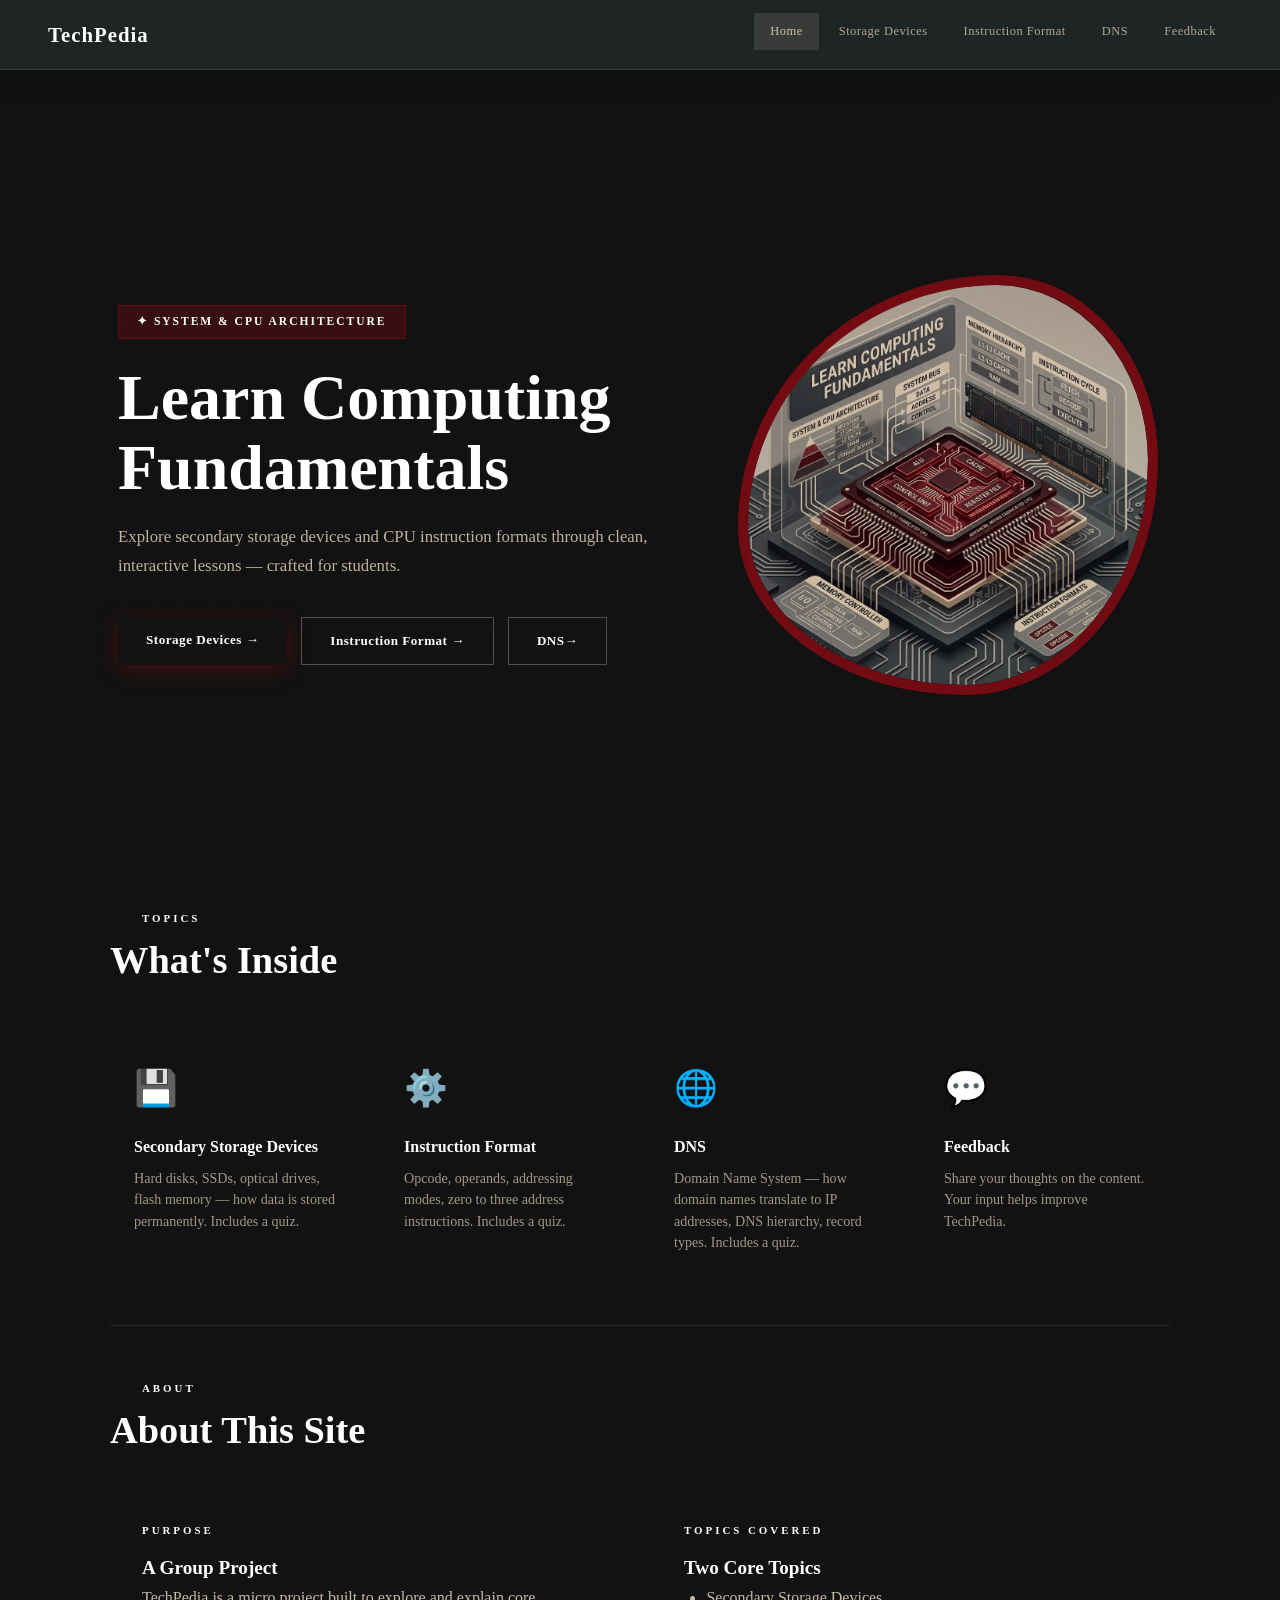
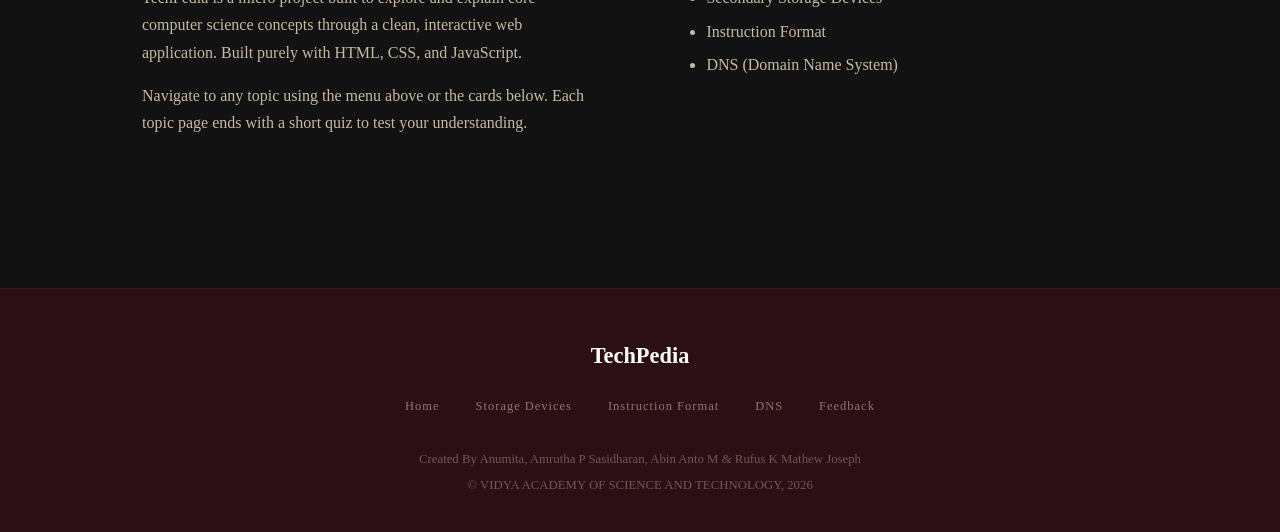
==== commit 672f758c: "Update index.html" ====
--- a/index.html
+++ b/index.html
@@ -1,4 +1,4 @@
-<<!DOCTYPE html>
+<!DOCTYPE html>
 <html lang="en">
 <head>
   <meta name="color-scheme" content="dark">
@@ -16,6 +16,7 @@
       <li><a href="index.html">Home</a></li>
       <li><a href="storage.html">Storage Devices</a></li>
       <li><a href="instruction.html">Instruction Format</a></li>
+      <li><a href="dns.html">DNS</a></li>
       <li><a href="feedback.html">Feedback</a></li>
     </ul>
     <button class="nav-hamburger" id="hamburger" aria-label="Menu">
@@ -26,6 +27,7 @@
     <a href="index.html">Home</a>
     <a href="storage.html">Storage Devices</a>
     <a href="instruction.html">Instruction Format</a>
+    <a href="dns.html">DNS</a>
     <a href="feedback.html">Feedback</a>
   </nav>
 
@@ -41,6 +43,7 @@
           <div class="hero-btns">
             <a href="storage.html" class="btn btn-primary">Storage Devices →</a>
             <a href="instruction.html" class="btn btn-outline">Instruction Format →</a>
+            <a href="dns.html" class="btn btn-outline">DNS→</a>
           </div>
         </div>
         <div class="hero-visual">
@@ -69,7 +72,12 @@
           <div class="nav-card-title">Instruction Format</div>
           <p class="nav-card-desc">Opcode, operands, addressing modes, zero to three address instructions. Includes a quiz.</p>
         </a>
-        <a href="feedback.html" class="nav-card reveal delay-3">
+        <a href="dns.html" class="nav-card reveal delay-3">
+          <span class="nav-card-icon">🌐</span>
+          <div class="nav-card-title">DNS</div>
+          <p class="nav-card-desc">Domain Name System — how domain names translate to IP addresses, DNS hierarchy, record types. Includes a quiz.</p>
+        </a>
+        <a href="feedback.html" class="nav-card reveal">
           <span class="nav-card-icon">💬</span>
           <div class="nav-card-title">Feedback</div>
           <p class="nav-card-desc">Share your thoughts on the content. Your input helps improve TechPedia.</p>
@@ -97,6 +105,7 @@
           <ul>
             <li>Secondary Storage Devices</li>
             <li>Instruction Format</li>
+            <li>DNS (Domain Name System)</li>
           </ul>
         </div>
       </div>
@@ -109,9 +118,10 @@
         <li><a href="index.html">Home</a></li>
         <li><a href="storage.html">Storage Devices</a></li>
         <li><a href="instruction.html">Instruction Format</a></li>
-        <li><a href="feedback.html">Feedback</a></li>
+        <li><a href="dns.html">DNS</a></li>
+      <li><a href="feedback.html">Feedback</a></li>
       </ul>
-      <p>Created By Anumita, Amrutha P Sasidharan, Abin Anto &amp; Rufus K Mathew Joseph</p>
+      <p>Created By Anumita, Amrutha P Sasidharan, Abin Anto M &amp; Rufus K Mathew Joseph</p>
       <p>© VIDYA ACADEMY OF SCIENCE AND TECHNOLOGY, <span id="year"></span></p>
     </footer>
 
@@ -119,8 +129,3 @@
   <script src="script.js"></script>
 </body>
 </html>
-
-</html>
-
-
-
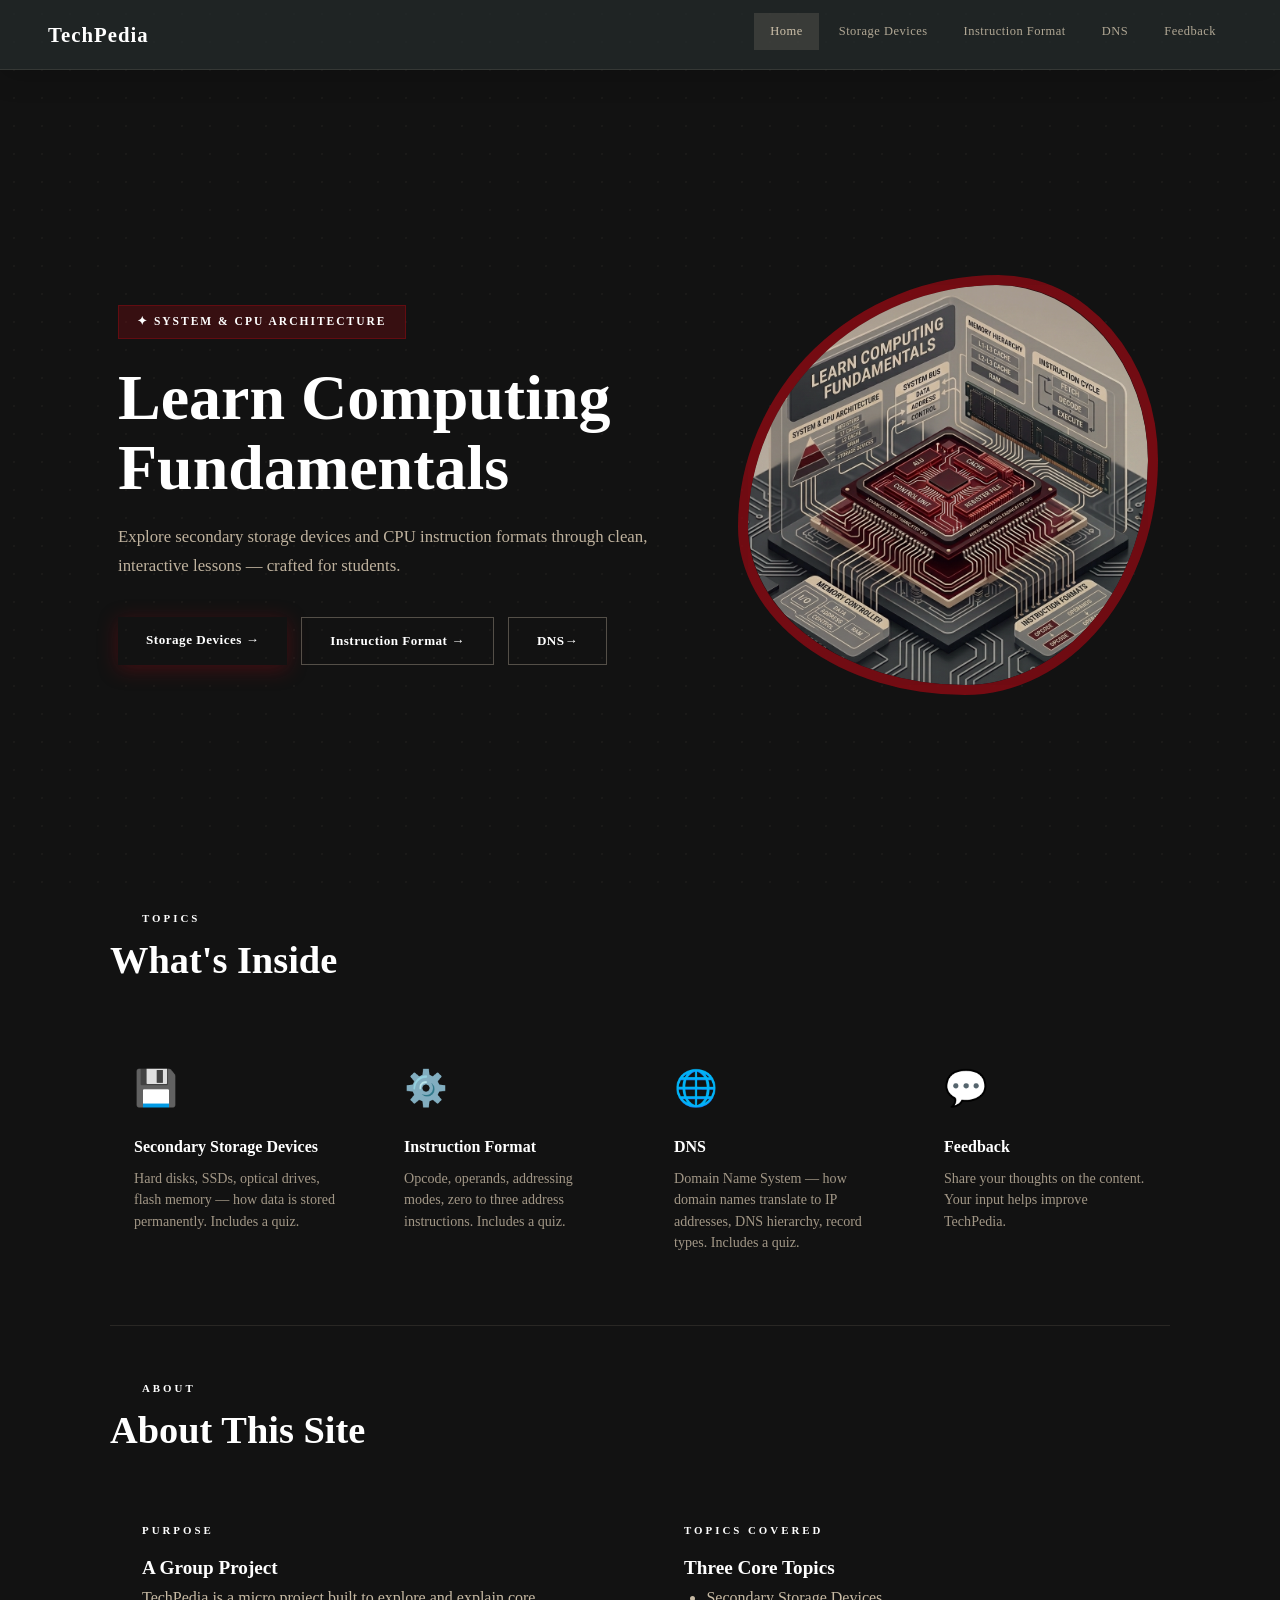
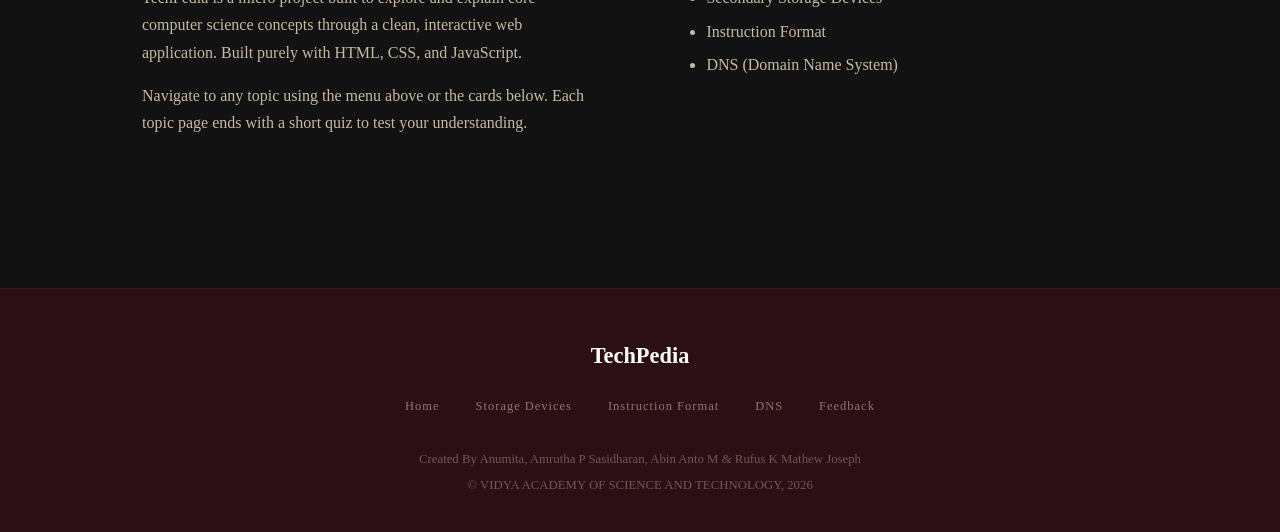
==== commit 4aa9b231: "Update index.html" ====
--- a/index.html
+++ b/index.html
@@ -1,131 +1,131 @@
-<!DOCTYPE html>
-<html lang="en">
-<head>
-  <meta name="color-scheme" content="dark">
-  <meta charset="UTF-8"/>
-  <meta name="viewport" content="width=device-width, initial-scale=1.0"/>
-  <title>TechPedia | Home</title>
-  <link rel="stylesheet" href="style.css"/>
+<!DOCTYPE html> <!-- Declares this as an HTML5 document — must be first line -->
+<html lang="en"> <!-- Root element; lang=en tells browsers the page is in English -->
+<head> <!-- Contains page metadata — not visible to users -->
+  <meta name="color-scheme" content="dark"> <!-- Forces dark mode for browser UI elements like scrollbars -->
+  <meta charset="UTF-8"/> <!-- Sets character encoding so all characters and emojis display correctly -->
+  <meta name="viewport" content="width=device-width, initial-scale=1.0"/> <!-- Makes page responsive on mobile -->
+  <title>TechPedia | Home</title> <!-- Text shown in the browser tab -->
+  <link rel="stylesheet" href="style.css"/> <!-- Links the external shared CSS file -->
 </head>
-<body>
+<body> <!-- All visible page content goes inside body -->
 
   <!-- NAVBAR -->
-  <nav class="navbar">
-    <a href="index.html" class="nav-logo">Tech<span>Pedia</span></a>
-    <ul class="nav-menu">
-      <li><a href="index.html">Home</a></li>
-      <li><a href="storage.html">Storage Devices</a></li>
-      <li><a href="instruction.html">Instruction Format</a></li>
-      <li><a href="dns.html">DNS</a></li>
-      <li><a href="feedback.html">Feedback</a></li>
+  <nav class="navbar"> <!-- Fixed frosted glass navigation bar at top of page -->
+    <a href="index.html" class="nav-logo">Tech<span>Pedia</span></a> <!-- Logo — Tech is cream, Pedia is crimson via the span -->
+    <ul class="nav-menu"> <!-- Desktop horizontal nav menu — hidden on mobile via CSS -->
+      <li><a href="index.html">Home</a></li> <!-- Nav link to home page -->
+      <li><a href="storage.html">Storage Devices</a></li> <!-- Nav link to Storage Devices page -->
+      <li><a href="instruction.html">Instruction Format</a></li> <!-- Nav link to Instruction Format page -->
+      <li><a href="dns.html">DNS</a></li> <!-- Nav link to DNS page — new topic added -->
+      <li><a href="feedback.html">Feedback</a></li> <!-- Nav link to Feedback page -->
     </ul>
-    <button class="nav-hamburger" id="hamburger" aria-label="Menu">
-      <span></span><span></span><span></span>
+    <button class="nav-hamburger" id="hamburger" aria-label="Menu"> <!-- Hamburger button — only visible on mobile; aria-label for screen readers -->
+      <span></span><span></span><span></span> <!-- Three bars animated into X by JavaScript when clicked -->
     </button>
   </nav>
-  <nav class="nav-mobile-menu" id="mobileMenu">
-    <a href="index.html">Home</a>
-    <a href="storage.html">Storage Devices</a>
-    <a href="instruction.html">Instruction Format</a>
-    <a href="dns.html">DNS</a>
-    <a href="feedback.html">Feedback</a>
+  <nav class="nav-mobile-menu" id="mobileMenu"> <!-- Mobile dropdown menu — JavaScript toggles open/closed -->
+    <a href="index.html">Home</a> <!-- Mobile link to home -->
+    <a href="storage.html">Storage Devices</a> <!-- Mobile link to storage page -->
+    <a href="instruction.html">Instruction Format</a> <!-- Mobile link to instruction page -->
+    <a href="dns.html">DNS</a> <!-- Mobile link to DNS page -->
+    <a href="feedback.html">Feedback</a> <!-- Mobile link to feedback page -->
   </nav>
 
-  <div class="page-wrapper">
+  <div class="page-wrapper"> <!-- Wraps all content; padding-top:70px clears the fixed navbar -->
 
     <!-- HERO -->
-    <section style="position:relative; overflow:hidden;">
-      <div class="hero">
-        <div class="hero-content">
-          <div class="hero-eyebrow">✦ System & CPU Architecture</div>
-          <h1>Learn <span class="accent">Computing</span><br/>Fundamentals</h1>
-          <p class="hero-desc">Explore secondary storage devices and CPU instruction formats through clean, interactive lessons — crafted for students.</p>
-          <div class="hero-btns">
-            <a href="storage.html" class="btn btn-primary">Storage Devices →</a>
-            <a href="instruction.html" class="btn btn-outline">Instruction Format →</a>
+    <section style="position:relative; overflow:hidden;"> <!-- Hero section; relative for layered children; overflow hidden clips blob -->
+      <div class="hero"> <!-- Flex container — text left, blob image right; stacks vertically on mobile -->
+        <div class="hero-content"> <!-- Left side — eyebrow label, heading, description, buttons -->
+          <div class="hero-eyebrow">✦ System & CPU Architecture</div> <!-- Small pill badge above heading — fades up with CSS animation -->
+          <h1>Learn <span class="accent">Computing</span><br/>Fundamentals</h1> <!-- Main heading; .accent makes Computing crimson; br creates line break -->
+          <p class="hero-desc">Explore secondary storage devices and CPU instruction formats through clean, interactive lessons — crafted for students.</p> <!-- Hero description — fades up with animation delay -->
+          <div class="hero-btns"> <!-- Row of call-to-action buttons -->
+            <a href="storage.html" class="btn btn-primary">Storage Devices →</a> <!-- Primary crimson button to storage page -->
+            <a href="instruction.html" class="btn btn-outline">Instruction Format →</a> <!-- Outline glass button to instruction page -->
             <a href="dns.html" class="btn btn-outline">DNS→</a>
           </div>
         </div>
-        <div class="hero-visual">
-          <div class="hero-blob">
-            <img src="images/home.jpg.png" alt="Storage devices" />
+        <div class="hero-visual"> <!-- Right side container for floating blob image -->
+          <div class="hero-blob"> <!-- Blob shape with CSS blobFloat keyframe animation — morphs while floating -->
+            <img src="images/home.jpg.png" alt="Storage devices" /> <!-- Hero image inside blob; alt text for accessibility -->
           </div>
         </div>
       </div>
     </section>
 
     <!-- NAV CARDS -->
-    <div class="content-area">
-      <div class="section-header reveal">
-        <div class="section-tag">Topics</div>
-        <h2>What's Inside</h2>
+    <div class="content-area"> <!-- Main content area — max 1140px, centred with horizontal padding -->
+      <div class="section-header reveal"> <!-- Section header with scroll reveal animation -->
+        <div class="section-tag">Topics</div> <!-- Small crimson uppercase label with line before it -->
+        <h2>What's Inside</h2> <!-- Section heading -->
       </div>
 
-      <div class="nav-cards">
-        <a href="storage.html" class="nav-card reveal delay-1">
-          <span class="nav-card-icon">💾</span>
-          <div class="nav-card-title">Secondary Storage Devices</div>
-          <p class="nav-card-desc">Hard disks, SSDs, optical drives, flash memory — how data is stored permanently. Includes a quiz.</p>
+      <div class="nav-cards"> <!-- Responsive grid of topic cards — auto-fits to screen width -->
+        <a href="storage.html" class="nav-card reveal delay-1"> <!-- Storage Devices card; reveal with 0.1s delay -->
+          <span class="nav-card-icon">💾</span> <!-- Emoji icon for card -->
+          <div class="nav-card-title">Secondary Storage Devices</div> <!-- Card title in display font -->
+          <p class="nav-card-desc">Hard disks, SSDs, optical drives, flash memory — how data is stored permanently. Includes a quiz.</p> <!-- Card description -->
         </a>
-        <a href="instruction.html" class="nav-card reveal delay-2">
-          <span class="nav-card-icon">⚙️</span>
-          <div class="nav-card-title">Instruction Format</div>
-          <p class="nav-card-desc">Opcode, operands, addressing modes, zero to three address instructions. Includes a quiz.</p>
+        <a href="instruction.html" class="nav-card reveal delay-2"> <!-- Instruction Format card; reveal with 0.2s delay -->
+          <span class="nav-card-icon">⚙️</span> <!-- Emoji icon -->
+          <div class="nav-card-title">Instruction Format</div> <!-- Card title -->
+          <p class="nav-card-desc">Opcode, operands, addressing modes, zero to three address instructions. Includes a quiz.</p> <!-- Description -->
         </a>
-        <a href="dns.html" class="nav-card reveal delay-3">
-          <span class="nav-card-icon">🌐</span>
-          <div class="nav-card-title">DNS</div>
-          <p class="nav-card-desc">Domain Name System — how domain names translate to IP addresses, DNS hierarchy, record types. Includes a quiz.</p>
+        <a href="dns.html" class="nav-card reveal delay-3"> <!-- DNS card — new topic; reveal with 0.3s delay -->
+          <span class="nav-card-icon">🌐</span> <!-- Globe emoji icon for DNS -->
+          <div class="nav-card-title">DNS</div> <!-- Card title -->
+          <p class="nav-card-desc">Domain Name System — how domain names translate to IP addresses, DNS hierarchy, record types. Includes a quiz.</p> <!-- Description -->
         </a>
-        <a href="feedback.html" class="nav-card reveal">
-          <span class="nav-card-icon">💬</span>
-          <div class="nav-card-title">Feedback</div>
-          <p class="nav-card-desc">Share your thoughts on the content. Your input helps improve TechPedia.</p>
+        <a href="feedback.html" class="nav-card reveal"> <!-- Feedback card; no delay -->
+          <span class="nav-card-icon">💬</span> <!-- Emoji icon -->
+          <div class="nav-card-title">Feedback</div> <!-- Card title -->
+          <p class="nav-card-desc">Share your thoughts on the content. Your input helps improve TechPedia.</p> <!-- Description -->
         </a>
       </div>
 
-      <hr class="divider"/>
+      <hr class="divider"/> <!-- Horizontal rule used as visual section separator -->
 
       <!-- About section -->
-      <div class="section-header reveal">
-        <div class="section-tag">About</div>
-        <h2>About This Site</h2>
+      <div class="section-header reveal"> <!-- Section header with scroll reveal -->
+        <div class="section-tag">About</div> <!-- Small label -->
+        <h2>About This Site</h2> <!-- Section heading -->
       </div>
 
-      <div class="grid-2 reveal">
-        <div class="card">
-          <span class="card-label">Purpose</span>
-          <h3>A Group Project</h3>
-          <p>TechPedia is a micro project built to explore and explain core computer science concepts through a clean, interactive web application. Built purely with HTML, CSS, and JavaScript.</p>
-          <p>Navigate to any topic using the menu above or the cards below. Each topic page ends with a short quiz to test your understanding.</p>
+      <div class="grid-2 reveal"> <!-- Two-column CSS Grid with scroll reveal animation -->
+        <div class="card"> <!-- Glass card for Purpose -->
+          <span class="card-label">Purpose</span> <!-- Small crimson uppercase card label -->
+          <h3>A Group Project</h3> <!-- Card heading -->
+          <p>TechPedia is a micro project built to explore and explain core computer science concepts through a clean, interactive web application. Built purely with HTML, CSS, and JavaScript.</p> <!-- Card body -->
+          <p>Navigate to any topic using the menu above or the cards below. Each topic page ends with a short quiz to test your understanding.</p> <!-- Second paragraph -->
         </div>
-        <div class="card">
-          <span class="card-label">Topics Covered</span>
-          <h3>Two Core Topics</h3>
-          <ul>
-            <li>Secondary Storage Devices</li>
-            <li>Instruction Format</li>
-            <li>DNS (Domain Name System)</li>
+        <div class="card"> <!-- Glass card for Topics Covered -->
+          <span class="card-label">Topics Covered</span> <!-- Small crimson label -->
+          <h3>Three Core Topics</h3> <!-- Updated to Three since DNS added -->
+          <ul> <!-- List of topics -->
+            <li>Secondary Storage Devices</li> <!-- Topic 1 -->
+            <li>Instruction Format</li> <!-- Topic 2 -->
+            <li>DNS (Domain Name System)</li> <!-- Topic 3 — new addition -->
           </ul>
         </div>
       </div>
 
     </div><!-- /content-area -->
 
-    <footer>
-      <a href="index.html" class="foot-logo">Tech<span>Pedia</span></a>
-      <ul class="foot-links">
-        <li><a href="index.html">Home</a></li>
-        <li><a href="storage.html">Storage Devices</a></li>
-        <li><a href="instruction.html">Instruction Format</a></li>
-        <li><a href="dns.html">DNS</a></li>
-      <li><a href="feedback.html">Feedback</a></li>
+    <footer> <!-- Page footer — appears on all pages -->
+      <a href="index.html" class="foot-logo">Tech<span>Pedia</span></a> <!-- Footer logo linking to home -->
+      <ul class="foot-links"> <!-- Horizontal footer navigation links -->
+        <li><a href="index.html">Home</a></li> <!-- Footer link to home -->
+        <li><a href="storage.html">Storage Devices</a></li> <!-- Footer link to storage -->
+        <li><a href="instruction.html">Instruction Format</a></li> <!-- Footer link to instruction -->
+        <li><a href="dns.html">DNS</a></li> <!-- Footer link to DNS — new addition -->
+        <li><a href="feedback.html">Feedback</a></li> <!-- Footer link to feedback -->
       </ul>
-      <p>Created By Anumita, Amrutha P Sasidharan, Abin Anto M &amp; Rufus K Mathew Joseph</p>
-      <p>© VIDYA ACADEMY OF SCIENCE AND TECHNOLOGY, <span id="year"></span></p>
+      <p>Created By Anumita, Amrutha P Sasidharan, Abin Anto M &amp; Rufus K Mathew Joseph</p> <!-- Team credits; &amp; is HTML entity for & -->
+      <p>&#169; VIDYA ACADEMY OF SCIENCE AND TECHNOLOGY, <span id="year"></span></p> <!-- Copyright; span filled by JavaScript with current year -->
     </footer>
 
   </div><!-- /page-wrapper -->
-  <script src="script.js"></script>
+  <script src="script.js"></script> <!-- External JS file — placed at bottom so HTML loads first -->
 </body>
 </html>
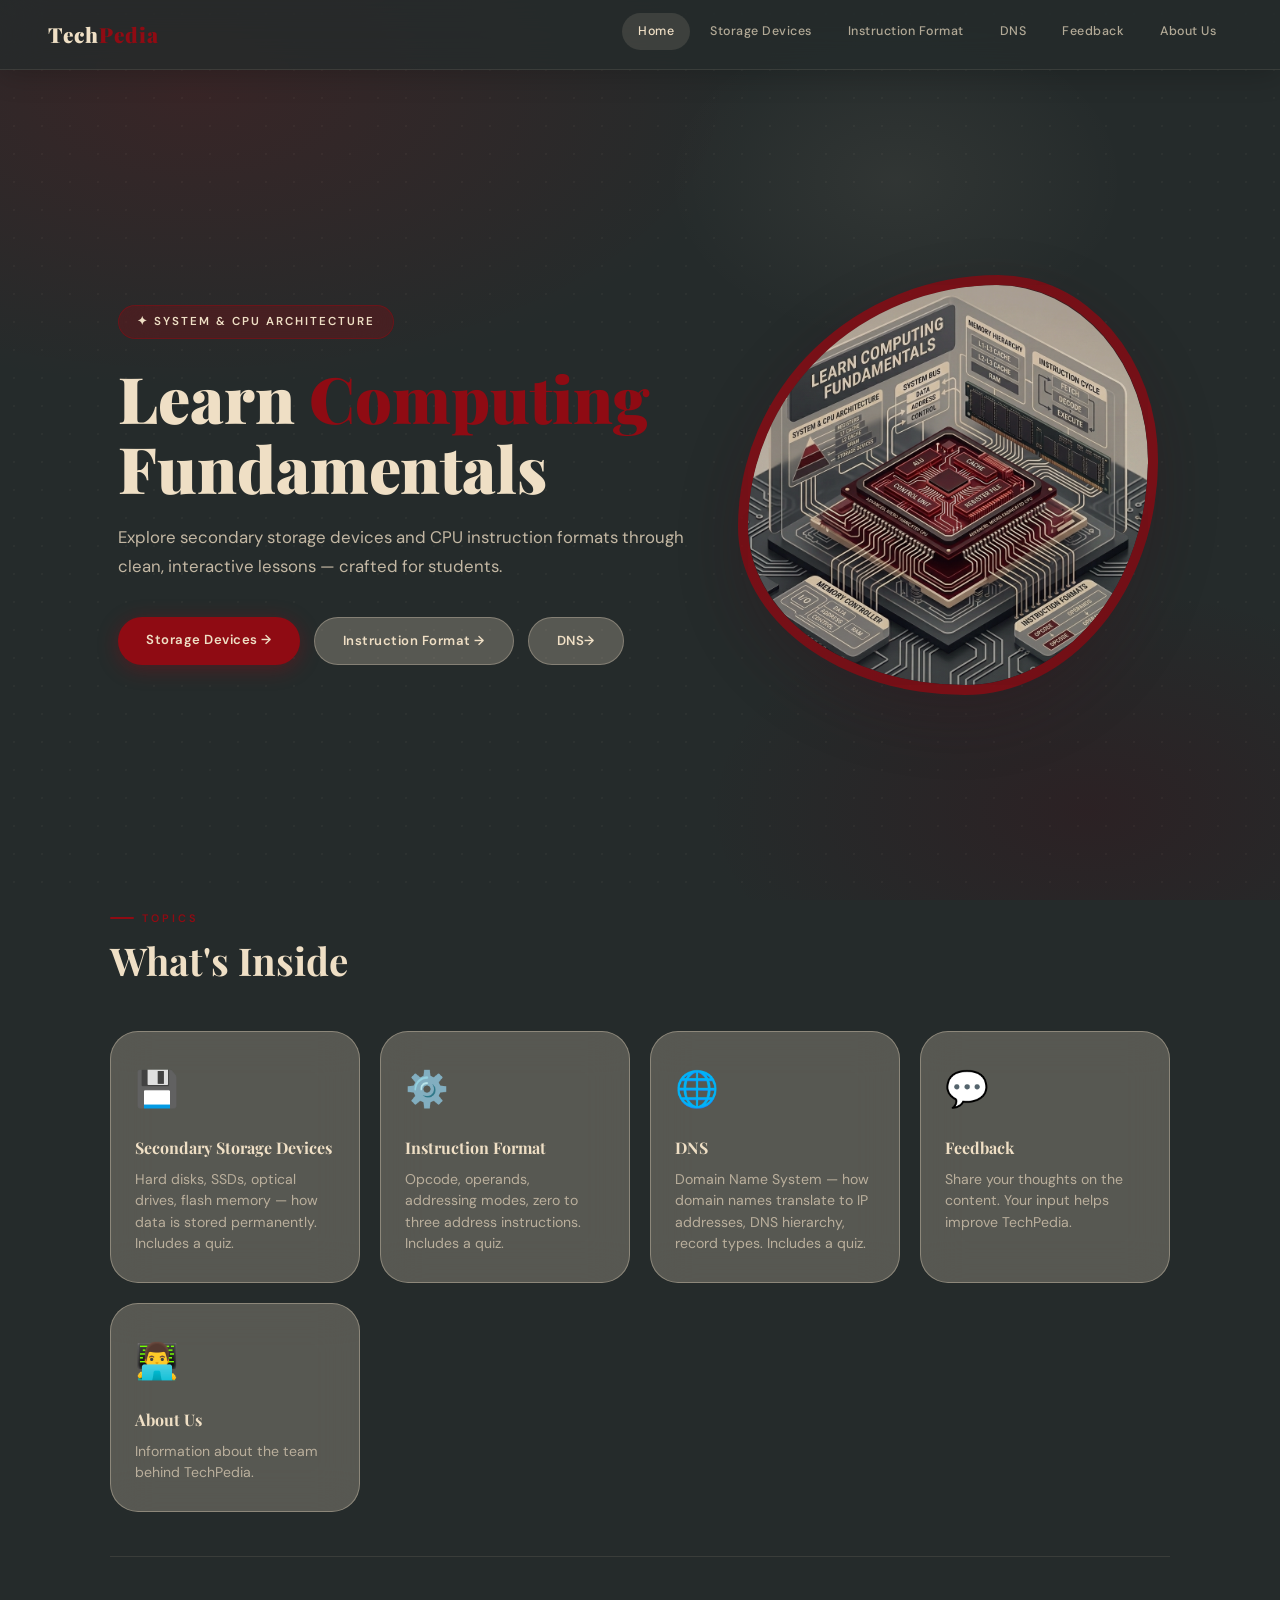
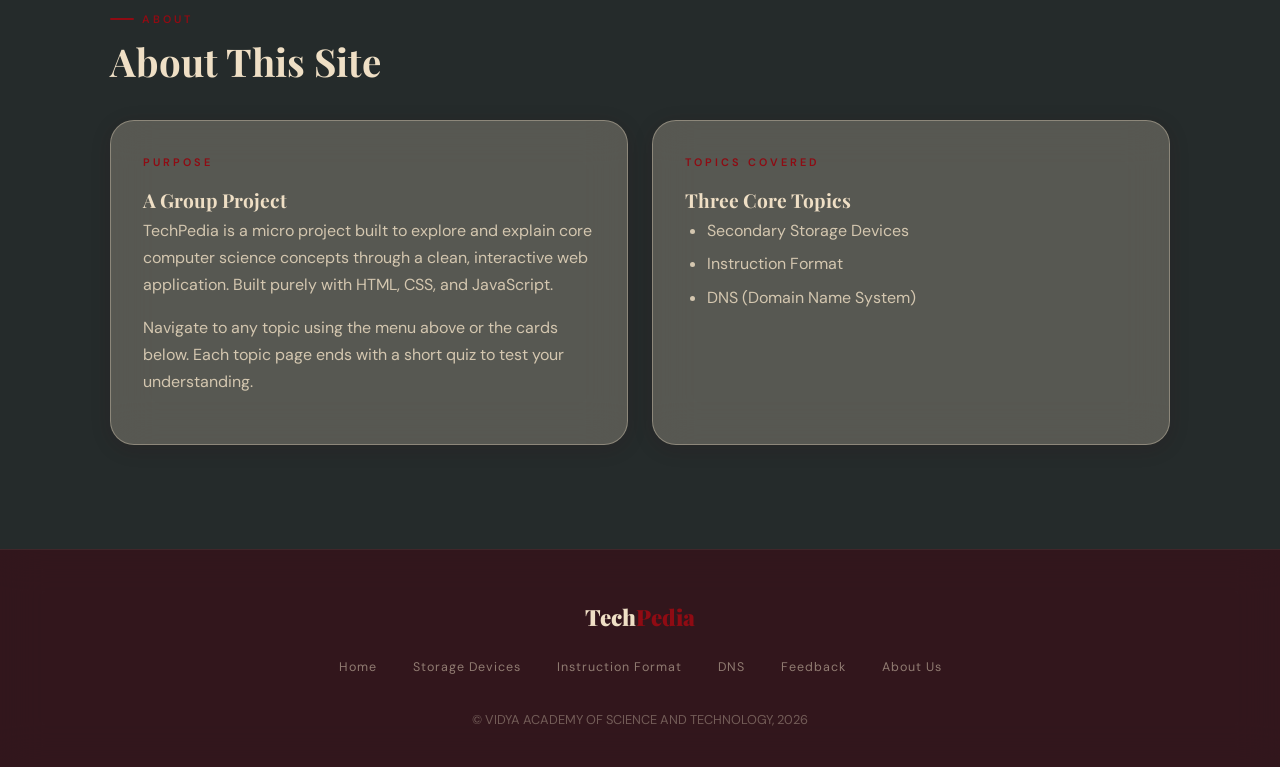
==== commit 3bd9d745: "Update index.html" ====
--- a/index.html
+++ b/index.html
@@ -18,6 +18,7 @@
       <li><a href="instruction.html">Instruction Format</a></li> <!-- Nav link to Instruction Format page -->
       <li><a href="dns.html">DNS</a></li> <!-- Nav link to DNS page — new topic added -->
       <li><a href="feedback.html">Feedback</a></li> <!-- Nav link to Feedback page -->
+      <li><a href="about.html">About Us</a></li> <!-- Nav link to About Us -->
     </ul>
     <button class="nav-hamburger" id="hamburger" aria-label="Menu"> <!-- Hamburger button — only visible on mobile; aria-label for screen readers -->
       <span></span><span></span><span></span> <!-- Three bars animated into X by JavaScript when clicked -->
@@ -29,6 +30,7 @@
     <a href="instruction.html">Instruction Format</a> <!-- Mobile link to instruction page -->
     <a href="dns.html">DNS</a> <!-- Mobile link to DNS page -->
     <a href="feedback.html">Feedback</a> <!-- Mobile link to feedback page -->
+    <a href="about.html">About Us</a> <!-- Mobile link to About Us -->
   </nav>
 
   <div class="page-wrapper"> <!-- Wraps all content; padding-top:70px clears the fixed navbar -->
@@ -82,6 +84,11 @@
           <div class="nav-card-title">Feedback</div> <!-- Card title -->
           <p class="nav-card-desc">Share your thoughts on the content. Your input helps improve TechPedia.</p> <!-- Description -->
         </a>
+        <a href="about.html" class="nav-card reveal"> <!-- About uscard; no delay -->
+          <span class="nav-card-icon">👨‍💻</span> <!-- Emoji icon -->
+          <div class="nav-card-title">About Us</div> <!-- Card title -->
+          <p class="nav-card-desc">Information about the team behind TechPedia.</p> <!-- Description -->
+        </a>
       </div>
 
       <hr class="divider"/> <!-- Horizontal rule used as visual section separator -->
@@ -120,8 +127,8 @@
         <li><a href="instruction.html">Instruction Format</a></li> <!-- Footer link to instruction -->
         <li><a href="dns.html">DNS</a></li> <!-- Footer link to DNS — new addition -->
         <li><a href="feedback.html">Feedback</a></li> <!-- Footer link to feedback -->
-      </ul>
-      <p>Created By Anumita, Amrutha P Sasidharan, Abin Anto M &amp; Rufus K Mathew Joseph</p> <!-- Team credits; &amp; is HTML entity for & -->
+        <li><a href="about.html">About Us</a></li> <!-- Footer link to About Us -->
+      </ul> 
       <p>&#169; VIDYA ACADEMY OF SCIENCE AND TECHNOLOGY, <span id="year"></span></p> <!-- Copyright; span filled by JavaScript with current year -->
     </footer>
 
--- a/style.css
+++ b/style.css
@@ -1,625 +1,590 @@
-//* =============================================
+/* =============================================
    TECHPEDIA — Burgundy × Cream × Teal
    Blobby Glassmorphism Style
    ============================================= */
 
-@import url('https://fonts.googleapis.com/css2?family=Playfair+Display:wght@700;900&family=DM+Sans:wght@300;400;500;600&family=DM+Mono:wght@400;500&display=swap');
+@import url('https://fonts.googleapis.com/css2?family=Playfair+Display:wght@700;900&family=DM+Sans:wght@300;400;500;600&family=DM+Mono:wght@400;500&display=swap'); /* Imports 3 Google Fonts: Playfair Display for headings, DM Sans for body, DM Mono for code */
 
 /* ── Variables ── */
-:root {
-   :root {
-  color-scheme: dark;
-}
-  --burgundy:    #380F17;
-  --crimson:     #8F0B13;
-  --cream:       #EFDFC5;
-  --teal:        #252B2B;
-  --slate:       #4C4F54;
-  --cream-light: #FAF5EC;
-  --cream-mid:   #E8D5B0;
-
-  --glass:       rgba(239,223,197,0.25);
-  --glass2:      rgba(255,255,255,0.18);
-  --glass-border:rgba(239,223,197,0.35);
-  --blur:        blur(20px);
-
-  --shadow-sm:   0 4px 20px rgba(56,15,23,0.15);
-  --shadow-md:   0 12px 40px rgba(56,15,23,0.2);
-  --shadow-lg:   0 24px 60px rgba(56,15,23,0.25);
-
-  --font-display:'Playfair Display', serif;
-  --font-body:   'DM Sans', sans-serif;
-  --font-mono:   'DM Mono', monospace;
-
-  --radius-blob: 60% 40% 55% 45% / 45% 55% 40% 60%;
-  --radius-card: 24px;
-  --radius-pill: 999px;
+:root { /* Defines CSS custom properties (variables) used throughout the entire stylesheet */
+  --burgundy:    #380F17; /* Deep dark red — used for dark background tones */
+  --crimson:     #8F0B13; /* Bright red — main accent colour for buttons, headings, highlights */
+  --cream:       #EFDFC5; /* Warm off-white — primary text colour on all pages */
+  --teal:        #252B2B; /* Very dark teal — main page background colour */
+  --slate:       #4C4F54; /* Medium grey — used for subtle secondary elements */
+  --cream-light: #FAF5EC; /* Lightest cream — very subtle background tints */
+  --cream-mid:   #E8D5B0; /* Mid-tone cream — subheadings and secondary text */
+
+  --glass:       rgba(239,223,197,0.25); /* Semi-transparent cream — frosted glass card background */
+  --glass2:      rgba(255,255,255,0.18); /* Semi-transparent white — alternative glass shade */
+  --glass-border:rgba(239,223,197,0.35); /* Semi-transparent cream — border on glass cards */
+  --blur:        blur(20px); /* 20px blur — applied with backdrop-filter for frosted glass effect */
+
+  --shadow-sm:   0 4px 20px rgba(56,15,23,0.15); /* Small shadow — subtle depth for cards at rest */
+  --shadow-md:   0 12px 40px rgba(56,15,23,0.2);  /* Medium shadow — used on card hover */
+  --shadow-lg:   0 24px 60px rgba(56,15,23,0.25); /* Large shadow — used for hero blob image */
+
+  --font-display:'Playfair Display', serif; /* Serif font — used for all headings and the logo */
+  --font-body:   'DM Sans', sans-serif;     /* Sans-serif — used for body text and UI labels */
+  --font-mono:   'DM Mono', monospace;      /* Monospace — used for code examples and technical labels */
+
+  --radius-blob: 60% 40% 55% 45% / 45% 55% 40% 60%; /* Irregular border-radius creating the organic blob shape */
+  --radius-card: 24px;  /* Standard rounded corner radius for all cards */
+  --radius-pill: 999px; /* Very large radius that makes elements fully pill or circle shaped */
 }
 
 /* ── Reset ── */
-*, *::before, *::after { margin:0; padding:0; box-sizing:border-box; }
-html { scroll-behavior:smooth; }
+*, *::before, *::after { margin:0; padding:0; box-sizing:border-box; } /* Removes default browser margins/padding; box-sizing makes width include padding */
+html { scroll-behavior:smooth; } /* Makes all anchor link scrolling animate smoothly */
 
 body {
-  background: var(--teal);
-  color: var(--cream);
-  font-family: var(--font-body);
-  font-size: 16px;
-  line-height: 1.7;
-  overflow-x: hidden;
-  min-height: 100vh;
+  background: var(--teal);        /* Sets page background to dark teal */
+  color: var(--cream);            /* Sets default text colour to cream */
+  font-family: var(--font-body);  /* Sets default font to DM Sans */
+  font-size: 16px;                /* Base font size — all rem units relative to this */
+  line-height: 1.7;               /* Line spacing at 1.7x font size for comfortable reading */
+  overflow-x: hidden;             /* Prevents horizontal scrollbar from elements wider than screen */
+  min-height: 100vh;              /* Body always at least full viewport height */
 }
 
 /* ── Background texture ── */
-body::before {
-  content: '';
-  position: fixed; inset: 0;
+body::before { /* Pseudo-element — creates the radial gradient glow background */
+  content: '';                 /* Required — pseudo-elements need content even if empty */
+  position: fixed; inset: 0;  /* Fixed to cover the entire screen even when scrolling */
   background:
-    radial-gradient(ellipse 80% 60% at 15% 10%, rgba(143,11,19,0.18) 0%, transparent 55%),
-    radial-gradient(ellipse 60% 50% at 85% 90%, rgba(56,15,23,0.35) 0%, transparent 50%),
-    radial-gradient(ellipse 40% 40% at 70% 20%, rgba(239,223,197,0.06) 0%, transparent 45%),
-    var(--teal);
-  pointer-events: none;
-  z-index: 0;
-}
-
-body::after {
-  content: '';
-  position: fixed; inset: 0;
-  background-image: radial-gradient(rgba(239,223,197,0.04) 1px, transparent 1px);
-  background-size: 28px 28px;
-  pointer-events: none;
-  z-index: 0;
+    radial-gradient(ellipse 80% 60% at 15% 10%, rgba(143,11,19,0.18) 0%, transparent 55%),  /* Top-left crimson glow */
+    radial-gradient(ellipse 60% 50% at 85% 90%, rgba(56,15,23,0.35) 0%, transparent 50%),   /* Bottom-right burgundy glow */
+    radial-gradient(ellipse 40% 40% at 70% 20%, rgba(239,223,197,0.06) 0%, transparent 45%), /* Top-right subtle cream glow */
+    var(--teal); /* Base teal background underneath all gradients */
+  pointer-events: none; /* Clicks pass through this decorative layer to real content */
+  z-index: 0;           /* Places layer behind all page content */
+}
+
+body::after { /* Second pseudo-element — creates the subtle dot grid texture */
+  content: ''; /* Required for pseudo-elements */
+  position: fixed; inset: 0; /* Covers the entire screen */
+  background-image: radial-gradient(rgba(239,223,197,0.04) 1px, transparent 1px); /* Tiny cream dots at 4% opacity */
+  background-size: 28px 28px; /* Spaces dots 28px apart in both directions */
+  pointer-events: none; /* Clicks pass through */
+  z-index: 0;           /* Behind all content */
 }
 
 /* ── Typography ── */
-h1 { font-family: var(--font-display); font-size: clamp(2.2rem,6vw,4rem); font-weight:900; line-height:1.1; color: var(--cream); }
-h2 { font-family: var(--font-display); font-size: clamp(1.6rem,4vw,2.4rem); font-weight:700; line-height:1.2; color: var(--cream); }
-h3 { font-family: var(--font-display); font-size: 1.2rem; font-weight:700; color: var(--cream); }
-h4 { font-family: var(--font-body); font-size:0.78rem; font-weight:600; letter-spacing:3px; text-transform:uppercase; color: var(--cream-mid); }
-p  { color: rgba(239,223,197,0.82); font-size:1rem; margin-bottom:1rem; }
-a  { color: var(--cream); text-decoration:none; transition: color 0.2s; }
-a:hover { color: #fff; }
-ul, ol { padding-left:1.4rem; }
-li { color: rgba(239,223,197,0.82); margin-bottom:0.4rem; }
-strong { color: var(--cream); font-weight:600; }
-code { font-family: var(--font-mono); font-size:0.85em; background: rgba(239,223,197,0.1); padding: 2px 7px; border-radius:6px; color: var(--cream); }
+h1 { font-family: var(--font-display); font-size: clamp(2.2rem,6vw,4rem); font-weight:900; line-height:1.1; color: var(--cream); } /* H1: display font, fluid size between 2.2rem-4rem, extra bold */
+h2 { font-family: var(--font-display); font-size: clamp(1.6rem,4vw,2.4rem); font-weight:700; line-height:1.2; color: var(--cream); } /* H2: display font, fluid size between 1.6rem-2.4rem */
+h3 { font-family: var(--font-display); font-size: 1.2rem; font-weight:700; color: var(--cream); } /* H3: display font fixed at 1.2rem */
+h4 { font-family: var(--font-body); font-size:0.78rem; font-weight:600; letter-spacing:3px; text-transform:uppercase; color: var(--cream-mid); } /* H4: small uppercase spaced label style */
+p  { color: rgba(239,223,197,0.82); font-size:1rem; margin-bottom:1rem; } /* Paragraphs: slightly transparent cream with bottom spacing */
+a  { color: var(--cream); text-decoration:none; transition: color 0.2s; } /* Links: cream, no underline, smooth colour transition */
+a:hover { color: #fff; } /* Links turn pure white on hover */
+ul, ol { padding-left:1.4rem; } /* Left indent for lists */
+li { color: rgba(239,223,197,0.82); margin-bottom:0.4rem; } /* List items: slightly transparent cream */
+strong { color: var(--cream); font-weight:600; } /* Bold text uses full cream at 600 weight */
+code { font-family: var(--font-mono); font-size:0.85em; background: rgba(239,223,197,0.1); padding: 2px 7px; border-radius:6px; color: var(--cream); } /* Inline code: monospace with subtle cream background pill */
 
 /* ── Accent text ── */
-.accent { color: var(--crimson); }
-.accent-cream { color: var(--cream); }
+.accent { color: var(--crimson); }      /* Makes text crimson — used to highlight key words in headings */
+.accent-cream { color: var(--cream); } /* Forces cream colour — used for override situations */
 
 /* ── Page wrapper ── */
-.page-wrapper { position:relative; z-index:1; padding-top:70px; }
+.page-wrapper { position:relative; z-index:1; padding-top:70px; } /* Sits above background layers; padding-top clears the 70px fixed navbar */
 
 /* ── NAVBAR ── */
 .navbar {
-  position: fixed; top:0; left:0; right:0; z-index:1000;
-  height: 70px;
-  background: rgba(37,43,43,0.75);
-  backdrop-filter: var(--blur);
-  -webkit-backdrop-filter: var(--blur);
-  border-bottom: 1px solid rgba(239,223,197,0.1);
-  display: flex; align-items:center; justify-content:space-between;
-  padding: 0 48px;
-  box-shadow: 0 4px 30px rgba(0,0,0,0.2);
+  position: fixed; top:0; left:0; right:0; z-index:1000; /* Fixed to top of screen, always visible, highest z-index */
+  height: 70px;                                           /* Fixed navbar height */
+  background: rgba(37,43,43,0.75);                        /* Semi-transparent teal — shows page content through when scrolling */
+  backdrop-filter: var(--blur);                           /* 20px blur behind navbar — the frosted glass effect */
+  -webkit-backdrop-filter: var(--blur);                   /* Same blur for Safari browser compatibility */
+  border-bottom: 1px solid rgba(239,223,197,0.1);         /* Subtle cream bottom border */
+  display: flex; align-items:center; justify-content:space-between; /* Flexbox: logo left, menu right, vertically centred */
+  padding: 0 48px;                                        /* 48px horizontal padding */
+  box-shadow: 0 4px 30px rgba(0,0,0,0.2);                /* Subtle shadow below navbar */
 }
 
 .nav-logo {
-  font-family: var(--font-display);
-  font-size: 1.3rem; font-weight:900;
-  color: var(--cream);
-  letter-spacing: 1px;
-}
-.nav-logo span { color: var(--crimson); }
-.nav-logo:hover { color: var(--cream); }
-
-.nav-menu { display:flex; list-style:none; gap:4px; padding:0; margin:0; }
+  font-family: var(--font-display); /* Serif display font for logo */
+  font-size: 1.3rem; font-weight:900; /* Large extra-bold */
+  color: var(--cream);               /* Cream text */
+  letter-spacing: 1px;               /* Slight letter spacing */
+}
+.nav-logo span { color: var(--crimson); }  /* 'Pedia' part of logo is crimson red */
+.nav-logo:hover { color: var(--cream); }   /* Logo stays cream on hover — no colour change */
+
+.nav-menu { display:flex; list-style:none; gap:4px; padding:0; margin:0; } /* Horizontal flex menu with small gaps, no bullets */
 .nav-menu li a {
-  padding: 8px 16px;
-  font-size: 0.78rem; font-weight:500; letter-spacing:0.5px;
-  color: rgba(239,223,197,0.7);
-  border-radius: var(--radius-pill);
-  transition: all 0.25s;
-  display: block;
+  padding: 8px 16px;                           /* Inner spacing around each nav link */
+  font-size: 0.78rem; font-weight:500; letter-spacing:0.5px; /* Small medium-weight slightly spaced text */
+  color: rgba(239,223,197,0.7);                /* Dimmed cream by default */
+  border-radius: var(--radius-pill);           /* Pill shape for hover background */
+  transition: all 0.25s;                       /* Smooth 0.25s hover transition */
+  display: block;                              /* Full area is clickable */
 }
 .nav-menu li a:hover, .nav-menu li a.active {
-  background: rgba(239,223,197,0.12);
-  color: var(--cream);
+  background: rgba(239,223,197,0.12); /* Subtle cream background on hover and active page */
+  color: var(--cream);                /* Full cream on hover/active */
 }
 
 .nav-hamburger {
-  display:none; flex-direction:column; gap:5px;
-  background:none; border:none; cursor:pointer; padding:4px;
+  display:none; flex-direction:column; gap:5px; /* Hidden on desktop; visible on mobile as 3 stacked bars */
+  background:none; border:none; cursor:pointer; padding:4px; /* No background/border, pointer cursor */
 }
 .nav-hamburger span {
-  display:block; width:24px; height:2px;
-  background: var(--cream); border-radius:2px; transition:all 0.3s;
+  display:block; width:24px; height:2px; /* Each bar: 24px wide, 2px tall */
+  background: var(--cream); border-radius:2px; transition:all 0.3s; /* Cream bars that animate smoothly */
 }
 
 .nav-mobile-menu {
-  display:none; position:fixed;
-  top:70px; left:0; right:0;
-  background: rgba(37,43,43,0.96);
-  backdrop-filter: var(--blur);
-  border-bottom:1px solid rgba(239,223,197,0.1);
-  padding:16px 48px; z-index:999;
-  flex-direction:column; gap:4px;
-}
-.nav-mobile-menu.open { display:flex; }
+  display:none; position:fixed;          /* Hidden by default, fixed to screen */
+  top:70px; left:0; right:0;            /* Sits directly below navbar */
+  background: rgba(37,43,43,0.96);      /* Nearly opaque dark background */
+  backdrop-filter: var(--blur);         /* Blur for glass look */
+  border-bottom:1px solid rgba(239,223,197,0.1); /* Subtle bottom border */
+  padding:16px 48px; z-index:999;       /* Padding and high z-index to stay above content */
+  flex-direction:column; gap:4px;       /* Vertical stack of links */
+}
+.nav-mobile-menu.open { display:flex; } /* JavaScript adds 'open' class to show mobile menu */
 .nav-mobile-menu a {
-  padding:12px 0;
-  font-size:0.9rem; color:rgba(239,223,197,0.7);
-  border-bottom:1px solid rgba(239,223,197,0.08);
-}
-.nav-mobile-menu a:hover { color: var(--cream); }
+  padding:12px 0;                                  /* Vertical padding for easy mobile tapping */
+  font-size:0.9rem; color:rgba(239,223,197,0.7);  /* Slightly transparent cream */
+  border-bottom:1px solid rgba(239,223,197,0.08); /* Subtle divider between links */
+}
+.nav-mobile-menu a:hover { color: var(--cream); } /* Full cream on hover */
 
 /* ── GLASS CARDS ── */
 .card {
-  background: var(--glass);
-  backdrop-filter: var(--blur);
-  -webkit-backdrop-filter: var(--blur);
-  border: 1px solid var(--glass-border);
-  border-radius: var(--radius-card);
-  padding: 32px;
-  margin-bottom: 24px;
-  box-shadow: var(--shadow-sm);
-  transition: transform 0.3s, box-shadow 0.3s;
-}
-.card:hover { transform:translateY(-4px); box-shadow: var(--shadow-md); }
+  background: var(--glass);             /* Semi-transparent cream — the glassmorphism effect */
+  backdrop-filter: var(--blur);         /* 20px blur behind the card */
+  -webkit-backdrop-filter: var(--blur); /* Safari compatibility */
+  border: 1px solid var(--glass-border); /* Subtle semi-transparent cream border */
+  border-radius: var(--radius-card);    /* 24px rounded corners */
+  padding: 32px;                        /* Inner spacing */
+  margin-bottom: 24px;                  /* Space below each card */
+  box-shadow: var(--shadow-sm);         /* Subtle shadow for depth */
+  transition: transform 0.3s, box-shadow 0.3s; /* Smooth animation for hover lift */
+}
+.card:hover { transform:translateY(-4px); box-shadow: var(--shadow-md); } /* Card lifts 4px and shadow deepens on hover */
 
 .card-label {
-  font-size:0.68rem; font-weight:600; letter-spacing:3px;
-  text-transform:uppercase; color: var(--crimson);
-  margin-bottom:12px; display:block;
-  font-family: var(--font-body);
+  font-size:0.68rem; font-weight:600; letter-spacing:3px; /* Very small bold widely spaced text */
+  text-transform:uppercase; color: var(--crimson);         /* All caps crimson */
+  margin-bottom:12px; display:block;                       /* Block with bottom spacing */
+  font-family: var(--font-body);                           /* Body font for labels */
 }
 
 /* ── BLOB CARDS ── */
 .blob-card {
-  background: rgba(56,15,23,0.5);
-  backdrop-filter: var(--blur);
-  border: 1px solid rgba(143,11,19,0.3);
-  border-radius: 32px;
-  padding: 28px 32px;
-  margin-bottom: 20px;
-  transition: all 0.3s;
+  background: rgba(56,15,23,0.5);        /* Semi-transparent dark burgundy */
+  backdrop-filter: var(--blur);          /* Blur behind card */
+  border: 1px solid rgba(143,11,19,0.3); /* Subtle crimson border */
+  border-radius: 32px;                   /* More rounded than regular cards */
+  padding: 28px 32px;                    /* Inner spacing */
+  margin-bottom: 20px;                   /* Space below */
+  transition: all 0.3s;                  /* Smooth hover transition */
 }
 .blob-card:hover {
-  background: rgba(143,11,19,0.25);
-  transform: translateY(-3px);
-  box-shadow: var(--shadow-md);
+  background: rgba(143,11,19,0.25); /* Slightly lighter crimson on hover */
+  transform: translateY(-3px);      /* Lifts 3px */
+  box-shadow: var(--shadow-md);     /* Deeper shadow */
 }
 
 /* ── Device image cards ── */
 .device-card {
-  background: var(--glass);
-  backdrop-filter: var(--blur);
-  border: 1px solid var(--glass-border);
-  border-radius: 28px;
-  overflow: hidden;
-  transition: all 0.35s;
-  box-shadow: var(--shadow-sm);
-}
-.device-card:hover { transform:translateY(-6px); box-shadow: var(--shadow-lg); }
-.device-card-img { width:100%; height:180px; object-fit:cover; display:block; transition: transform 0.5s; }
-.device-card:hover .device-card-img { transform:scale(1.05); }
-.device-card-img-wrap { overflow:hidden; position:relative; }
+  background: var(--glass);              /* Glass background */
+  backdrop-filter: var(--blur);          /* Blur behind card */
+  border: 1px solid var(--glass-border); /* Glass border */
+  border-radius: 28px;                   /* Rounded corners */
+  overflow: hidden;                      /* Clips image to card's rounded corners */
+  transition: all 0.35s;                 /* Smooth hover transition */
+  box-shadow: var(--shadow-sm);          /* Subtle shadow */
+}
+.device-card:hover { transform:translateY(-6px); box-shadow: var(--shadow-lg); } /* Lifts 6px with large shadow */
+.device-card-img { width:100%; height:180px; object-fit:cover; display:block; transition: transform 0.5s; } /* Image fills width, fixed 180px height, crops to fit */
+.device-card:hover .device-card-img { transform:scale(1.05); } /* Image zooms in 5% on card hover */
+.device-card-img-wrap { overflow:hidden; position:relative; } /* Contains image and floating label, clips zoom */
 .device-card-label {
-  position:absolute; bottom:10px; left:12px;
-  background: rgba(56,15,23,0.85);
-  backdrop-filter: blur(8px);
-  color: var(--cream);
-  font-size:0.68rem; font-weight:600; letter-spacing:2px;
-  text-transform:uppercase; padding:5px 12px;
-  border-radius: var(--radius-pill);
-  border: 1px solid rgba(239,223,197,0.2);
-}
-.device-card-body { padding:20px 24px; }
-.device-card-title { font-family: var(--font-display); font-size:1.1rem; font-weight:700; color:var(--cream); margin-bottom:6px; }
-.device-card-desc  { font-size:0.9rem; color:rgba(239,223,197,0.75); line-height:1.6; margin-bottom:0; }
+  position:absolute; bottom:10px; left:12px; /* Floating label at bottom-left of image */
+  background: rgba(56,15,23,0.85);           /* Dark semi-transparent background */
+  backdrop-filter: blur(8px);                /* Blur behind label */
+  color: var(--cream);                       /* Cream text */
+  font-size:0.68rem; font-weight:600; letter-spacing:2px; /* Small bold spaced */
+  text-transform:uppercase; padding:5px 12px; /* All caps with padding */
+  border-radius: var(--radius-pill);          /* Pill shape */
+  border: 1px solid rgba(239,223,197,0.2);   /* Subtle cream border */
+}
+.device-card-body { padding:20px 24px; } /* Padding for text content below image */
+.device-card-title { font-family: var(--font-display); font-size:1.1rem; font-weight:700; color:var(--cream); margin-bottom:6px; } /* Card title in display font */
+.device-card-desc  { font-size:0.9rem; color:rgba(239,223,197,0.75); line-height:1.6; margin-bottom:0; } /* Smaller description text */
 
 /* ── Grid ── */
-.grid-2 { display:grid; grid-template-columns:1fr 1fr; gap:24px; }
-.grid-3 { display:grid; grid-template-columns:repeat(3,1fr); gap:20px; }
-.grid-auto { display:grid; grid-template-columns:repeat(auto-fit, minmax(260px,1fr)); gap:22px; }
+.grid-2 { display:grid; grid-template-columns:1fr 1fr; gap:24px; }                        /* Two equal columns, 24px gap */
+.grid-3 { display:grid; grid-template-columns:repeat(3,1fr); gap:20px; }                  /* Three equal columns, 20px gap */
+.grid-auto { display:grid; grid-template-columns:repeat(auto-fit, minmax(260px,1fr)); gap:22px; } /* Auto-responsive: columns min 260px, fills available space */
 
 /* ── Section header ── */
 .section-tag {
-  display:inline-flex; align-items:center; gap:8px;
-  font-size:0.68rem; font-weight:600; letter-spacing:3px;
-  text-transform:uppercase; color: var(--crimson);
-  margin-bottom:10px;
-  font-family: var(--font-body);
+  display:inline-flex; align-items:center; gap:8px; /* Inline flex — the line and text sit side by side */
+  font-size:0.68rem; font-weight:600; letter-spacing:3px; /* Very small bold spaced text */
+  text-transform:uppercase; color: var(--crimson);         /* All caps crimson */
+  margin-bottom:10px;                                      /* Space below before h2 */
+  font-family: var(--font-body);                           /* Body font */
 }
 .section-tag::before {
-  content:''; width:24px; height:2px;
-  background: var(--crimson); border-radius:2px;
-}
-.section-header { margin-bottom:36px; }
+  content:''; width:24px; height:2px; /* Short crimson line before the label text */
+  background: var(--crimson); border-radius:2px; /* Crimson coloured */
+}
+.section-header { margin-bottom:36px; } /* Space below section header before first card */
 
 /* ── Table ── */
-.table-scroll { overflow-x: auto; -webkit-overflow-scrolling: touch; width: 100%; }
-.data-table { width:100%; border-collapse:collapse; font-size:0.92rem; margin:16px 0; min-width: 400px; }
+.table-scroll { overflow-x: auto; -webkit-overflow-scrolling: touch; width: 100%; } /* Makes tables scroll horizontally on small screens */
+.data-table { width:100%; border-collapse:collapse; font-size:0.92rem; margin:16px 0; min-width: 400px; } /* Full width table, minimum 400px */
 .data-table th {
-  background: rgba(143,11,19,0.25);
-  color: var(--cream); padding:12px 16px;
-  text-align:left; font-size:0.68rem;
-  letter-spacing:2px; text-transform:uppercase;
-  font-weight:600; border-bottom:1px solid rgba(239,223,197,0.15);
-  white-space: nowrap;
+  background: rgba(143,11,19,0.25); /* Semi-transparent crimson header */
+  color: var(--cream); padding:12px 16px; /* Cream text with padding */
+  text-align:left; font-size:0.68rem;     /* Left-aligned very small text */
+  letter-spacing:2px; text-transform:uppercase; /* All caps spaced headers */
+  font-weight:600; border-bottom:1px solid rgba(239,223,197,0.15); /* Bold with bottom border */
+  white-space: nowrap; /* Prevents header text from wrapping */
 }
 .data-table td {
-  padding:11px 16px;
-  border-bottom:1px solid rgba(239,223,197,0.07);
-  color:rgba(239,223,197,0.82); vertical-align:top;
-}
-.data-table tr:hover td { background:rgba(239,223,197,0.04); }
+  padding:11px 16px;                            /* Cell padding */
+  border-bottom:1px solid rgba(239,223,197,0.07); /* Very subtle row divider */
+  color:rgba(239,223,197,0.82); vertical-align:top; /* Slightly transparent cream, top-aligned */
+}
+.data-table tr:hover td { background:rgba(239,223,197,0.04); } /* Very subtle row highlight on hover */
 
 /* ── Info box ── */
 .info-box {
-  background: rgba(143,11,19,0.2);
-  border:1px solid rgba(143,11,19,0.4);
-  border-left:4px solid var(--crimson);
-  border-radius:0 16px 16px 0;
-  padding:14px 18px; margin:16px 0;
-  font-size:0.95rem;
+  background: rgba(143,11,19,0.2);      /* Semi-transparent crimson background */
+  border:1px solid rgba(143,11,19,0.4); /* Crimson border */
+  border-left:4px solid var(--crimson); /* Thick crimson left border — the accent stripe */
+  border-radius:0 16px 16px 0;          /* Rounded on right, straight on left */
+  padding:14px 18px; margin:16px 0;     /* Inner padding and vertical spacing */
+  font-size:0.95rem;                    /* Slightly smaller than body */
 }
 
 /* ── Buttons ── */
 .btn {
-  display:inline-block; padding:12px 28px;
-  font-family:var(--font-body); font-size:0.82rem;
-  font-weight:600; letter-spacing:0.5px;
-  cursor:pointer; border:none;
-  border-radius:var(--radius-pill);
-  transition:all 0.3s; text-decoration:none;
+  display:inline-block; padding:12px 28px; /* Inline block with padding */
+  font-family:var(--font-body); font-size:0.82rem; /* Body font, small */
+  font-weight:600; letter-spacing:0.5px;            /* Bold with slight spacing */
+  cursor:pointer; border:none;                       /* Pointer cursor, no border */
+  border-radius:var(--radius-pill);                  /* Pill shape */
+  transition:all 0.3s; text-decoration:none;         /* Smooth hover, no underline */
 }
 .btn-primary {
-  background: var(--crimson); color: var(--cream);
-  box-shadow: 0 4px 20px rgba(143,11,19,0.4);
+  background: var(--crimson); color: var(--cream); /* Crimson background, cream text */
+  box-shadow: 0 4px 20px rgba(143,11,19,0.4);      /* Crimson glow shadow */
 }
 .btn-primary:hover {
-  background: #a00d16;
-  box-shadow: 0 8px 30px rgba(143,11,19,0.5);
-  transform:translateY(-2px); color:var(--cream);
+  background: #a00d16;                             /* Slightly lighter crimson on hover */
+  box-shadow: 0 8px 30px rgba(143,11,19,0.5);     /* Stronger glow */
+  transform:translateY(-2px); color:var(--cream);  /* Lifts 2px */
 }
 .btn-outline {
-  background: var(--glass); backdrop-filter:var(--blur);
-  border:1.5px solid rgba(239,223,197,0.3);
-  color: var(--cream);
+  background: var(--glass); backdrop-filter:var(--blur); /* Glass background */
+  border:1.5px solid rgba(239,223,197,0.3);              /* Subtle cream border */
+  color: var(--cream);                                   /* Cream text */
 }
 .btn-outline:hover {
-  background: rgba(239,223,197,0.15);
-  border-color: var(--cream);
-  transform:translateY(-2px);
-}
-.btn-full { width:100%; text-align:center; display:block; }
+  background: rgba(239,223,197,0.15); /* Slightly more opaque on hover */
+  border-color: var(--cream);         /* Border fully cream on hover */
+  transform:translateY(-2px);         /* Lifts 2px */
+}
+.btn-full { width:100%; text-align:center; display:block; } /* Full width button */
 
 /* ── Divider ── */
-.divider { border:none; border-top:1px solid rgba(239,223,197,0.1); margin:44px 0; }
+.divider { border:none; border-top:1px solid rgba(239,223,197,0.1); margin:44px 0; } /* Subtle horizontal rule with vertical spacing */
 
 /* ── Page layout ── */
-.page-hero { max-width:1140px; margin:0 auto; padding:60px 40px 40px; }
-.content-area { max-width:1140px; margin:0 auto; padding:0 40px 80px; }
+.page-hero { max-width:1140px; margin:0 auto; padding:60px 40px 40px; } /* Hero text constrained to 1140px, centred */
+.content-area { max-width:1140px; margin:0 auto; padding:0 40px 80px; } /* Main content constrained and centred */
 
 /* ── Reveal animation ── */
-.reveal { opacity:1; transform:translateY(0); transition:opacity 0.6s ease, transform 0.6s ease; }
-.reveal.hidden { opacity:0; transform:translateY(28px); }
-.reveal.visible { opacity:1; transform:translateY(0); }
-.delay-1 { transition-delay:0.1s; }
-.delay-2 { transition-delay:0.2s; }
-.delay-3 { transition-delay:0.3s; }
+.reveal { opacity:1; transform:translateY(0); transition:opacity 0.6s ease, transform 0.6s ease; } /* Base state — visible, with smooth transition ready */
+.reveal.hidden { opacity:0; transform:translateY(28px); }  /* Hidden state — invisible and shifted 28px down */
+.reveal.visible { opacity:1; transform:translateY(0); }    /* Visible state — fades in and slides up */
+.delay-1 { transition-delay:0.1s; } /* 0.1s stagger delay for grouped animations */
+.delay-2 { transition-delay:0.2s; } /* 0.2s delay */
+.delay-3 { transition-delay:0.3s; } /* 0.3s delay */
 
 /* ────────────────────────────────────────────
    HOME PAGE
    ──────────────────────────────────────────── */
 .hero {
-  min-height: calc(100vh - 70px);
-  display:flex; align-items:center;
-  padding:60px 48px 60px;
-  max-width:1140px; margin:0 auto;
-  position:relative;
-  gap: 40px;
-}
-.hero-content { max-width:580px; z-index:2; position:relative; flex: 1; }
+  min-height: calc(100vh - 70px); /* At least full viewport minus the navbar height */
+  display:flex; align-items:center; /* Flex — text left, image right, vertically centred */
+  padding:60px 48px 60px;           /* Inner padding */
+  max-width:1140px; margin:0 auto;  /* Constrained width, centred */
+  position:relative;                /* For any absolutely positioned children */
+  gap: 40px;                        /* Space between text and image */
+}
+.hero-content { max-width:580px; z-index:2; position:relative; flex: 1; } /* Left text side, above background layers */
 .hero-eyebrow {
-  display:inline-flex; align-items:center; gap:10px;
-  background: rgba(143,11,19,0.3);
-  border:1px solid rgba(143,11,19,0.5);
-  backdrop-filter:var(--blur);
-  padding:6px 18px; border-radius:var(--radius-pill);
-  font-size:0.72rem; font-weight:600; letter-spacing:2px;
-  text-transform:uppercase; color:var(--cream);
-  margin-bottom:24px;
-  opacity:0; animation:fadeUp 0.7s 0.1s forwards;
-}
-.hero h1 { opacity:0; animation:fadeUp 0.7s 0.25s forwards; margin-bottom:20px; }
+  display:inline-flex; align-items:center; gap:15px; /* Inline pill badge */
+  background: rgba(143,11,19,0.3);                    /* Semi-transparent crimson */
+  border:1px solid rgba(143,11,19,0.5);               /* Crimson border */
+  backdrop-filter:var(--blur);                         /* Glass blur */
+  padding:6px 18px; border-radius:var(--radius-pill); /* Pill shape */
+  font-size:0.72rem; font-weight:600; letter-spacing:2px; /* Small bold spaced */
+  text-transform:uppercase; color:var(--cream);            /* All caps cream */
+  margin-bottom:24px;                                      /* Space below */
+  opacity:0; animation:fadeUp 0.7s 0.1s forwards;          /* Fades up after 0.1s */
+}
+.hero h1 { opacity:0; animation:fadeUp 0.7s 0.25s forwards; margin-bottom:20px; } /* H1 fades up with 0.25s delay */
 .hero-desc {
-  opacity:0; animation:fadeUp 0.7s 0.4s forwards;
+  opacity:0; animation:fadeUp 0.7s 0.4s forwards; /* Description fades up with 0.4s delay */
   font-size:1.05rem; color:rgba(239,223,197,0.78); margin-bottom:36px;
 }
-.hero-btns { opacity:0; animation:fadeUp 0.7s 0.55s forwards; display:flex; gap:14px; flex-wrap:wrap; }
+.hero-btns { opacity:0; animation:fadeUp 0.7s 0.55s forwards; display:flex; gap:14px; flex-wrap:wrap; } /* Buttons fade up 0.55s delay */
 
 /* Hero right side floating blob */
 .hero-visual {
-  position: relative;
-  width: 420px;
-  height: 420px;
-  flex-shrink: 0;
-  opacity:0; animation:fadeIn 1s 0.8s forwards;
+  position: relative;            /* Relative to hero flex container */
+  width: 420px; height: 420px;  /* Fixed square size */
+  flex-shrink: 0;                /* Prevents shrinking in flex layout */
+  opacity:0; animation:fadeIn 1s 0.8s forwards; /* Fades in after 0.8s */
 }
 .hero-blob {
-  width:100%; height:100%;
-  border-radius: 62% 38% 46% 54% / 60% 44% 56% 40%;
-  background: linear-gradient(135deg, rgba(143,11,19,0.35), rgba(56,15,23,0.5));
-  backdrop-filter:var(--blur);
-  border:10px solid rgba(143,11,19,0.7);
-  box-shadow: var(--shadow-lg);
-  display:flex; align-items:center; justify-content:center;
-  animation: blobFloat 6s ease-in-out infinite;
-  overflow:hidden;
+  width:100%; height:100%; /* Fills the visual container */
+  border-radius: 62% 38% 46% 54% / 60% 44% 56% 40%; /* Irregular blob shape */
+  background: linear-gradient(135deg, rgba(143,11,19,0.35), rgba(56,15,23,0.5)); /* Diagonal gradient */
+  backdrop-filter:var(--blur);  /* Glass blur */
+  border:10px solid rgba(143,11,19,0.7); /* Thick crimson border */
+  box-shadow: var(--shadow-lg); /* Large shadow */
+  display:flex; align-items:center; justify-content:center; /* Centres image inside */
+  animation: blobFloat 6s ease-in-out infinite; /* Continuous floating animation */
+  overflow:hidden; /* Clips image to blob shape */
 }
 .hero-blob img {
-  width:100%; height:100%; object-fit:cover;
-  border-radius:inherit; opacity:0.85;
-}
-
-@keyframes blobFloat {
-  0%,100% { border-radius:62% 38% 46% 54% / 60% 44% 56% 40%; transform:translateY(0); }
-  33%      { border-radius:45% 55% 60% 40% / 50% 60% 40% 50%; transform:translateY(-14px); }
-  66%      { border-radius:55% 45% 38% 62% / 40% 56% 44% 60%; transform:translateY(8px); }
+  width:100%; height:100%; object-fit:cover; /* Image fills blob, cropped to fit */
+  border-radius:inherit; opacity:0.85;       /* Inherits blob shape, slightly transparent */
+}
+
+@keyframes blobFloat { /* Keyframe animation making the blob gently float and morph */
+  0%,100% { border-radius:62% 38% 46% 54% / 60% 44% 56% 40%; transform:translateY(0); }    /* Rest position */
+  33%      { border-radius:45% 55% 60% 40% / 50% 60% 40% 50%; transform:translateY(-14px); } /* Floats up 14px */
+  66%      { border-radius:55% 45% 38% 62% / 40% 56% 44% 60%; transform:translateY(8px); }   /* Floats down 8px */
 }
 
 /* Nav cards on home */
-.nav-cards { display:grid; grid-template-columns:repeat(auto-fit, minmax(240px,1fr)); gap:20px; margin-top:48px; }
+.nav-cards { display:grid; grid-template-columns:repeat(auto-fit, minmax(240px,1fr)); gap:20px; margin-top:48px; } /* Responsive grid of topic cards */
 .nav-card {
-  background: var(--glass);
-  backdrop-filter:var(--blur);
-  border:1px solid var(--glass-border);
-  border-radius:28px; padding:28px 24px;
-  text-decoration:none; display:block;
-  transition:all 0.3s; position:relative; overflow:hidden;
+  background: var(--glass); backdrop-filter:var(--blur); /* Glass effect */
+  border:1px solid var(--glass-border); border-radius:28px; padding:28px 24px; /* Glass border, rounded */
+  text-decoration:none; display:block; /* Full card is clickable link */
+  transition:all 0.3s; position:relative; overflow:hidden; /* Smooth hover, relative for ::before line */
 }
 .nav-card::before {
-  content:''; position:absolute; top:0; left:0; right:0; height:3px;
-  background: linear-gradient(90deg, var(--crimson), transparent);
-  transform:scaleX(0); transform-origin:left;
-  transition:transform 0.4s;
-}
-.nav-card:hover { transform:translateY(-5px); box-shadow:var(--shadow-md); background:rgba(239,223,197,0.12); }
-.nav-card:hover::before { transform:scaleX(1); }
-.nav-card-icon { font-size:2.2rem; margin-bottom:14px; display:block; }
-.nav-card-title { font-family:var(--font-display); font-size:1rem; font-weight:700; color:var(--cream); margin-bottom:8px; }
-.nav-card-desc  { font-size:0.88rem; color:rgba(239,223,197,0.65); line-height:1.5; margin-bottom:0; }
+  content:''; position:absolute; top:0; left:0; right:0; height:3px; /* Thin accent bar at top of card */
+  background: linear-gradient(90deg, var(--crimson), transparent); /* Crimson to transparent */
+  transform:scaleX(0); transform-origin:left; /* Starts hidden, grows from left */
+  transition:transform 0.4s; /* Animates over 0.4s */
+}
+.nav-card:hover { transform:translateY(-5px); box-shadow:var(--shadow-md); background:rgba(239,223,197,0.12); } /* Card lifts on hover */
+.nav-card:hover::before { transform:scaleX(1); } /* Crimson bar slides in from left on hover */
+.nav-card-icon { font-size:2.2rem; margin-bottom:14px; display:block; } /* Large emoji icon */
+.nav-card-title { font-family:var(--font-display); font-size:1rem; font-weight:700; color:var(--cream); margin-bottom:8px; } /* Card title */
+.nav-card-desc  { font-size:0.88rem; color:rgba(239,223,197,0.65); line-height:1.5; margin-bottom:0; } /* Description text */
 
 /* ────────────────────────────────────────────
    QUIZ SECTION
    ──────────────────────────────────────────── */
 .quiz-section {
-  background: rgba(56,15,23,0.6);
-  backdrop-filter:var(--blur);
-  border:1px solid rgba(143,11,19,0.4);
-  border-radius:32px; padding:40px;
-  margin-top:20px;
+  background: rgba(56,15,23,0.6); /* Dark semi-transparent burgundy */
+  backdrop-filter:var(--blur);    /* Glass blur */
+  border:1px solid rgba(143,11,19,0.4); /* Crimson border */
+  border-radius:32px; padding:40px;     /* Rounded corners, padded */
+  margin-top:20px;                      /* Space above */
 }
 .quiz-question {
-  background: var(--glass);
-  backdrop-filter:var(--blur);
-  border:1px solid var(--glass-border);
-  border-radius:20px; padding:28px;
-  margin-bottom:20px;
-  display:none;
-}
-.quiz-question.active { display:block; }
+  background: var(--glass); backdrop-filter:var(--blur); /* Glass card per question */
+  border:1px solid var(--glass-border); border-radius:20px; padding:28px;
+  margin-bottom:20px; display:none; /* Hidden by default */
+}
+.quiz-question.active { display:block; } /* JavaScript adds 'active' to show current question */
 .quiz-question-text {
-  font-family:var(--font-display); font-size:1.1rem;
-  font-weight:700; color:var(--cream); margin-bottom:20px;
-  line-height:1.4;
+  font-family:var(--font-display); font-size:1.1rem; /* Question in display font */
+  font-weight:700; color:var(--cream); margin-bottom:20px; line-height:1.4;
 }
 .quiz-q-num {
-  font-size:0.68rem; letter-spacing:3px; text-transform:uppercase;
+  font-size:0.68rem; letter-spacing:3px; text-transform:uppercase; /* Very small all-caps label */
   color:var(--crimson); margin-bottom:8px; display:block; font-weight:600;
 }
-.quiz-options { display:flex; flex-direction:column; gap:10px; }
+.quiz-options { display:flex; flex-direction:column; gap:10px; } /* Stacked answer buttons with gaps */
 .quiz-option {
-  background: rgba(239,223,197,0.07);
-  border:1.5px solid rgba(239,223,197,0.15);
-  border-radius:14px; padding:14px 18px;
-  cursor:pointer; transition:all 0.25s;
+  background: rgba(239,223,197,0.07); /* Very subtle cream background */
+  border:1.5px solid rgba(239,223,197,0.15); border-radius:14px; padding:14px 18px;
+  cursor:pointer; transition:all 0.25s; /* Pointer cursor, smooth hover */
   color:rgba(239,223,197,0.85); font-size:0.95rem;
   font-family:var(--font-body); text-align:left; width:100%;
 }
-.quiz-option:hover { background:rgba(239,223,197,0.13); border-color:rgba(239,223,197,0.35); color:var(--cream); }
-.quiz-option.correct { background:rgba(16,185,129,0.2); border-color:#10b981; color:#6ee7b7; }
-.quiz-option.wrong   { background:rgba(239,68,68,0.2); border-color:#ef4444; color:#fca5a5; }
-.quiz-option.disabled { pointer-events:none; }
-
-.quiz-feedback { margin-top:14px; padding:12px 16px; border-radius:12px; font-size:0.9rem; display:none; }
-.quiz-feedback.show { display:block; }
-.quiz-feedback.correct { background:rgba(16,185,129,0.15); border:1px solid rgba(16,185,129,0.3); color:#6ee7b7; }
-.quiz-feedback.wrong   { background:rgba(239,68,68,0.15); border:1px solid rgba(239,68,68,0.3); color:#fca5a5; }
-
-.quiz-nav { display:flex; justify-content:space-between; align-items:center; margin-top:24px; flex-wrap:wrap; gap:12px; }
-.quiz-progress-text { font-size:0.82rem; color:rgba(239,223,197,0.6); }
-
-.quiz-result { text-align:center; padding:40px 20px; display:none; }
-.quiz-result.show { display:block; }
-.quiz-result-score { font-family:var(--font-display); font-size:4rem; font-weight:900; color:var(--cream); display:block; line-height:1; }
-.quiz-result-label { font-size:1rem; color:rgba(239,223,197,0.7); margin:10px 0 24px; }
-.quiz-result-msg { font-size:1.1rem; color:var(--cream); margin-bottom:24px; }
-
-.quiz-progress-bar-wrap { background:rgba(239,223,197,0.1); border-radius:var(--radius-pill); height:6px; margin-bottom:24px; }
-.quiz-progress-bar { height:100%; background:var(--crimson); border-radius:var(--radius-pill); transition:width 0.4s ease; }
+.quiz-option:hover { background:rgba(239,223,197,0.13); border-color:rgba(239,223,197,0.35); color:var(--cream); } /* More opaque on hover */
+.quiz-option.correct { background:rgba(16,185,129,0.2); border-color:#10b981; color:#6ee7b7; } /* Green for correct answer */
+.quiz-option.wrong   { background:rgba(239,68,68,0.2); border-color:#ef4444; color:#fca5a5; }  /* Red for wrong selection */
+.quiz-option.disabled { pointer-events:none; } /* Disables clicking after answer selected */
+
+.quiz-feedback { margin-top:14px; padding:12px 16px; border-radius:12px; font-size:0.9rem; display:none; } /* Explanation box, hidden until answered */
+.quiz-feedback.show { display:block; } /* JavaScript adds 'show' to reveal feedback */
+.quiz-feedback.correct { background:rgba(16,185,129,0.15); border:1px solid rgba(16,185,129,0.3); color:#6ee7b7; } /* Green feedback */
+.quiz-feedback.wrong   { background:rgba(239,68,68,0.15); border:1px solid rgba(239,68,68,0.3); color:#fca5a5; }  /* Red feedback */
+
+.quiz-nav { display:flex; justify-content:space-between; align-items:center; margin-top:24px; flex-wrap:wrap; gap:12px; } /* Bottom row: score left, button right */
+.quiz-progress-text { font-size:0.82rem; color:rgba(239,223,197,0.6); } /* Dim small score text */
+
+.quiz-result { text-align:center; padding:40px 20px; display:none; } /* Final result screen, hidden until complete */
+.quiz-result.show { display:block; } /* JavaScript adds 'show' to display results */
+.quiz-result-score { font-family:var(--font-display); font-size:4rem; font-weight:900; color:var(--cream); display:block; line-height:1; } /* Large score */
+.quiz-result-label { font-size:1rem; color:rgba(239,223,197,0.7); margin:10px 0 24px; } /* Percentage label */
+.quiz-result-msg { font-size:1.1rem; color:var(--cream); margin-bottom:24px; } /* Motivational message */
+
+.quiz-progress-bar-wrap { background:rgba(239,223,197,0.1); border-radius:var(--radius-pill); height:6px; margin-bottom:24px; } /* Grey progress bar track */
+.quiz-progress-bar { height:100%; background:var(--crimson); border-radius:var(--radius-pill); transition:width 0.4s ease; } /* Crimson filled bar that grows as quiz progresses */
 
 /* ────────────────────────────────────────────
    FEEDBACK FORM
    ──────────────────────────────────────────── */
 .form-wrap {
-  background: var(--glass);
-  backdrop-filter:var(--blur);
-  border:1px solid var(--glass-border);
-  border-radius:32px; padding:40px;
-  box-shadow: var(--shadow-md);
-}
-.form-group { display:flex; flex-direction:column; gap:8px; margin-bottom:22px; }
+  background: var(--glass); backdrop-filter:var(--blur); /* Glass form container */
+  border:1px solid var(--glass-border); border-radius:32px; padding:40px;
+  box-shadow: var(--shadow-md); /* Medium shadow */
+}
+.form-group { display:flex; flex-direction:column; gap:8px; margin-bottom:22px; } /* Each field group stacks label above input */
 .form-group label {
-  font-size:0.72rem; font-weight:600; letter-spacing:2px;
-  text-transform:uppercase; color:rgba(239,223,197,0.7);
+  font-size:0.72rem; font-weight:600; letter-spacing:2px; /* Small bold spaced */
+  text-transform:uppercase; color:rgba(239,223,197,0.7);  /* All caps dimmed cream */
   font-family:var(--font-body);
 }
 .form-group input,
 .form-group textarea,
 .form-group select {
-  background: rgba(37,43,43,0.7);
-  backdrop-filter:blur(8px);
-  border:1.5px solid rgba(239,223,197,0.15);
-  color:var(--cream); padding:13px 18px;
-  font-family:var(--font-body); font-size:1rem;
-  border-radius:14px; outline:none; width:100%;
-  transition:border-color 0.3s, box-shadow 0.3s;
+  background: rgba(37,43,43,0.7); backdrop-filter:blur(8px); /* Semi-transparent dark input */
+  border:1.5px solid rgba(239,223,197,0.15);                  /* Subtle cream border */
+  color:var(--cream); padding:13px 18px;                      /* Cream text with padding */
+  font-family:var(--font-body); font-size:1rem;               /* Body font */
+  border-radius:14px; outline:none; width:100%;               /* Rounded, no focus outline, full width */
+  transition:border-color 0.3s, box-shadow 0.3s;              /* Smooth focus animation */
 }
 .form-group input:focus,
 .form-group textarea:focus,
 .form-group select:focus {
-  border-color:var(--crimson);
-  box-shadow:0 0 0 4px rgba(143,11,19,0.15);
+  border-color:var(--crimson);                     /* Border turns crimson on focus */
+  box-shadow:0 0 0 4px rgba(143,11,19,0.15);       /* Crimson glow ring on focus */
 }
 .form-group input::placeholder,
-.form-group textarea::placeholder { color:rgba(239,223,197,0.3); }
-.form-group textarea { height:130px; resize:vertical; }
-.form-group select option { background:var(--teal); color:var(--cream); }
-
-.form-row { display:grid; grid-template-columns:1fr 1fr; gap:20px; }
-
-.error-msg { font-size:0.78rem; color:#fca5a5; display:none; }
-.error-msg.visible { display:block; }
-.form-group input.error   { border-color:#ef4444; }
-.form-group input.success { border-color:#10b981; }
-.form-group textarea.error { border-color:#ef4444; }
-
-.alert { padding:14px 18px; border-radius:14px; margin:16px 0; font-size:0.95rem; display:none; }
-.alert.visible { display:block; }
-.alert-success { background:rgba(16,185,129,0.15); border:1px solid rgba(16,185,129,0.3); color:#6ee7b7; }
-.alert-error   { background:rgba(239,68,68,0.12); border:1px solid rgba(239,68,68,0.3); color:#fca5a5; }
+.form-group textarea::placeholder { color:rgba(239,223,197,0.3); } /* Dimmed placeholder text */
+.form-group textarea { height:130px; resize:vertical; } /* Fixed height, user can resize vertically */
+.form-group select option { background:var(--teal); color:var(--cream); } /* Dropdown options use teal background */
+
+.form-row { display:grid; grid-template-columns:1fr 1fr; gap:20px; } /* Two-column layout for paired fields */
+
+.error-msg { font-size:0.78rem; color:#fca5a5; display:none; }  /* Red error text, hidden by default */
+.error-msg.visible { display:block; }                            /* JavaScript adds 'visible' to show */
+.form-group input.error   { border-color:#ef4444; }             /* Red border on invalid field */
+.form-group input.success { border-color:#10b981; }             /* Green border on valid field */
+.form-group textarea.error { border-color:#ef4444; }            /* Red border on invalid textarea */
+
+.alert { padding:14px 18px; border-radius:14px; margin:16px 0; font-size:0.95rem; display:none; } /* Alert banner hidden by default */
+.alert.visible { display:block; }                                                                  /* JavaScript adds 'visible' to show */
+.alert-success { background:rgba(16,185,129,0.15); border:1px solid rgba(16,185,129,0.3); color:#6ee7b7; } /* Green success alert */
+.alert-error   { background:rgba(239,68,68,0.12); border:1px solid rgba(239,68,68,0.3); color:#fca5a5; }   /* Red error alert */
 
 /* ── Star rating — fixed: left aligned, works 1→5 ── */
 .star-rating {
-  display: flex;
-  flex-direction: row;
-  justify-content: flex-start;
-  gap: 5px;
+  display: flex; flex-direction: row; justify-content: flex-start; gap: 5px; /* Stars in horizontal row left to right */
   margin: 6px 0;
 }
-.star-rating input { display: none; }
+.star-rating input { display: none; } /* Hides actual radio inputs — only styled labels shown */
 .star-rating label {
-  font-size: 1.9rem;
-  color: rgba(239,223,197,0.2);
-  cursor: pointer;
-  transition: color 0.2s;
+  font-size: 1.9rem;                  /* Large star size */
+  color: rgba(239,223,197,0.2);       /* Very dim cream — unselected stars */
+  cursor: pointer; transition: color 0.2s; /* Pointer cursor, smooth colour change */
 }
 .star-rating label.hovered,
 .star-rating label.selected {
-  color: var(--crimson);
-  text-shadow: 0 0 12px rgba(143,11,19,0.6);
+  color: var(--crimson);                       /* Stars turn crimson when hovered or selected */
+  text-shadow: 0 0 12px rgba(143,11,19,0.6);  /* Crimson glow on active stars */
 }
 
 /* ────────────────────────────────────────────
    FOOTER
    ──────────────────────────────────────────── */
 footer {
-  background: rgba(56,15,23,0.7);
-  backdrop-filter:var(--blur);
-  border-top:1px solid rgba(239,223,197,0.08);
-  padding:48px 40px 32px;
-  text-align:center;
-  position:relative; z-index:1;
-  width: 100%;
-}
-footer .foot-logo { font-family:var(--font-display); font-size:1.4rem; font-weight:900; color:var(--cream); margin-bottom:16px; display:inline-block; }
-footer .foot-logo span { color:var(--crimson); }
-.foot-links { display:flex; justify-content:center; gap:8px; list-style:none; padding:0; margin:0 0 24px; flex-wrap:wrap; }
-.foot-links a { padding:6px 14px; font-size:0.78rem; letter-spacing:1px; color:rgba(239,223,197,0.5); border-radius:var(--radius-pill); transition:all 0.2s; }
-.foot-links a:hover { background:rgba(239,223,197,0.08); color:var(--cream); }
-footer p { color:rgba(239,223,197,0.35); font-size:0.8rem; margin-bottom:4px; }
+  background: rgba(56,15,23,0.7); backdrop-filter:var(--blur); /* Semi-transparent dark footer with glass blur */
+  border-top:1px solid rgba(239,223,197,0.08);                  /* Very subtle top border */
+  padding:48px 40px 32px; text-align:center;                    /* Padded, centred content */
+  position:relative; z-index:1; width: 100%;                    /* Above background layers */
+}
+footer .foot-logo { font-family:var(--font-display); font-size:1.4rem; font-weight:900; color:var(--cream); margin-bottom:16px; display:inline-block; } /* Footer logo */
+footer .foot-logo span { color:var(--crimson); } /* 'Pedia' part is crimson */
+.foot-links { display:flex; justify-content:center; gap:8px; list-style:none; padding:0; margin:0 0 24px; flex-wrap:wrap; } /* Horizontal centred link list */
+.foot-links a { padding:6px 14px; font-size:0.78rem; letter-spacing:1px; color:rgba(239,223,197,0.5); border-radius:var(--radius-pill); transition:all 0.2s; } /* Small dim pill links */
+.foot-links a:hover { background:rgba(239,223,197,0.08); color:var(--cream); } /* Subtle background on hover */
+footer p { color:rgba(239,223,197,0.35); font-size:0.8rem; margin-bottom:4px; } /* Very dim small footer text */
 
 /* ── Animations ── */
-@keyframes fadeUp  { from{opacity:0;transform:translateY(24px)} to{opacity:1;transform:translateY(0)} }
-@keyframes fadeIn  { from{opacity:0} to{opacity:1} }
-@keyframes spin    { to{transform:rotate(360deg)} }
+@keyframes fadeUp  { from{opacity:0;transform:translateY(24px)} to{opacity:1;transform:translateY(0)} } /* Slides up 24px while fading in — used on hero elements */
+@keyframes fadeIn  { from{opacity:0} to{opacity:1} }         /* Simple fade in — used on hero image */
+@keyframes spin    { to{transform:rotate(360deg)} }           /* Full rotation — for loading spinners */
 
 /* ════════════════════════════════════════════
    RESPONSIVE
    ════════════════════════════════════════════ */
 
 /* Tablet */
-@media (max-width:1024px) {
-  .grid-3 { grid-template-columns:1fr 1fr; }
-  .hero { padding:40px 32px; }
-  .hero-visual { width:320px; height:320px; }
+@media (max-width:1024px) {           /* Applies on screens 1024px or less — tablets */
+  .grid-3 { grid-template-columns:1fr 1fr; } /* 3-col becomes 2-col on tablets */
+  .hero { padding:40px 32px; }               /* Reduced hero padding */
+  .hero-visual { width:320px; height:320px; } /* Smaller hero blob */
 }
 
 /* Mobile */
-@media (max-width:768px) {
-  /* Navbar */
-  .navbar { padding:0 20px; }
-  .nav-menu { display:none; }
-  .nav-hamburger { display:flex; }
-  .nav-mobile-menu { padding:16px 20px; }
-
-  /* Hero — stack vertically, image shows below text */
+@media (max-width:768px) {          /* Applies on screens 768px or less — phones */
+  .navbar { padding:0 20px; }       /* Reduced navbar padding */
+  .nav-menu { display:none; }       /* Hides desktop menu on mobile */
+  .nav-hamburger { display:flex; }  /* Shows hamburger button on mobile */
+  .nav-mobile-menu { padding:16px 20px; } /* Reduced mobile menu padding */
+
   .hero {
-    flex-direction: column;
-    padding: 32px 20px 40px;
-    min-height: auto;
-    text-align: center;
-    align-items: center;
+    flex-direction: column;     /* Stacks text and image vertically */
+    padding: 32px 20px 40px;   /* Reduced padding */
+    min-height: auto;           /* Removes fixed height */
+    text-align: center;         /* Centres text */
+    align-items: center;        /* Centres flex children */
   }
-  .hero-content { max-width: 100%; }
+  .hero-content { max-width: 100%; } /* Text takes full width */
   .hero-visual {
-    position: relative;
-    right: auto; top: auto;
-    transform: none;
-    width: 260px;
-    height: 260px;
-    margin: 24px auto 0;
-    opacity: 0;
-    animation: fadeIn 1s 0.8s forwards;
+    position: relative; right: auto; top: auto; transform: none; /* Resets positioning */
+    width: 260px; height: 260px; /* Smaller blob on mobile */
+    margin: 24px auto 0;         /* Centred below text */
+    opacity: 0; animation: fadeIn 1s 0.8s forwards; /* Same fade-in */
   }
-  .hero-btns { justify-content:center; }
-
-  /* Layout */
-  .page-hero { padding: 40px 20px 24px; }
-  .content-area { padding: 0 20px 60px; }
-
-  /* Grids — all stack to 1 column */
-  .grid-2 { grid-template-columns:1fr; }
-  .grid-3 { grid-template-columns:1fr; }
-  .form-row { grid-template-columns:1fr; }
-
-  /* Cards */
-  .card { padding: 20px; }
-  .blob-card { padding: 20px; }
-  .quiz-section { padding: 20px; }
-  .form-wrap { padding: 20px; }
-
-  /* Footer */
-  footer { padding: 32px 20px 24px; }
-  .foot-links { gap: 4px; }
-
-  /* Nav cards */
-  .nav-cards { grid-template-columns:1fr; }
+  .hero-btns { justify-content:center; } /* Centres buttons */
+
+  .page-hero { padding: 40px 20px 24px; }  /* Reduced hero section padding */
+  .content-area { padding: 0 20px 60px; }  /* Reduced content padding */
+
+  .grid-2 { grid-template-columns:1fr; }   /* 2-col becomes 1-col on mobile */
+  .grid-3 { grid-template-columns:1fr; }   /* 3-col becomes 1-col on mobile */
+  .form-row { grid-template-columns:1fr; } /* Form row becomes 1-col on mobile */
+
+  .card { padding: 20px; }        /* Reduced card padding */
+  .blob-card { padding: 20px; }   /* Reduced blob card padding */
+  .quiz-section { padding: 20px; } /* Reduced quiz padding */
+  .form-wrap { padding: 20px; }   /* Reduced form padding */
+
+  footer { padding: 32px 20px 24px; } /* Reduced footer padding */
+  .foot-links { gap: 4px; }           /* Smaller gaps in footer links */
+
+  .nav-cards { grid-template-columns:1fr; } /* Topic cards stack to 1-col on mobile */
 }
 
 /* Small mobile */
-@media (max-width:480px) {
-  h1 { font-size: 2rem; }
-  h2 { font-size: 1.4rem; }
-  .hero-visual { width: 220px; height: 220px; }
-  .grid-auto { grid-template-columns:1fr; }
-  .btn { padding: 10px 20px; font-size: 0.78rem; }
-  .quiz-result-score { font-size: 3rem; }
-}
-
-
-
+@media (max-width:480px) {                     /* Applies on screens 480px or less — small phones */
+  h1 { font-size: 2rem; }                      /* Smaller H1 on very small screens */
+  h2 { font-size: 1.4rem; }                    /* Smaller H2 */
+  .hero-visual { width: 220px; height: 220px; } /* Even smaller blob */
+  .grid-auto { grid-template-columns:1fr; }    /* Auto grid becomes 1-col */
+  .btn { padding: 10px 20px; font-size: 0.78rem; } /* Smaller buttons */
+  .quiz-result-score { font-size: 3rem; }      /* Smaller score display */
+}
